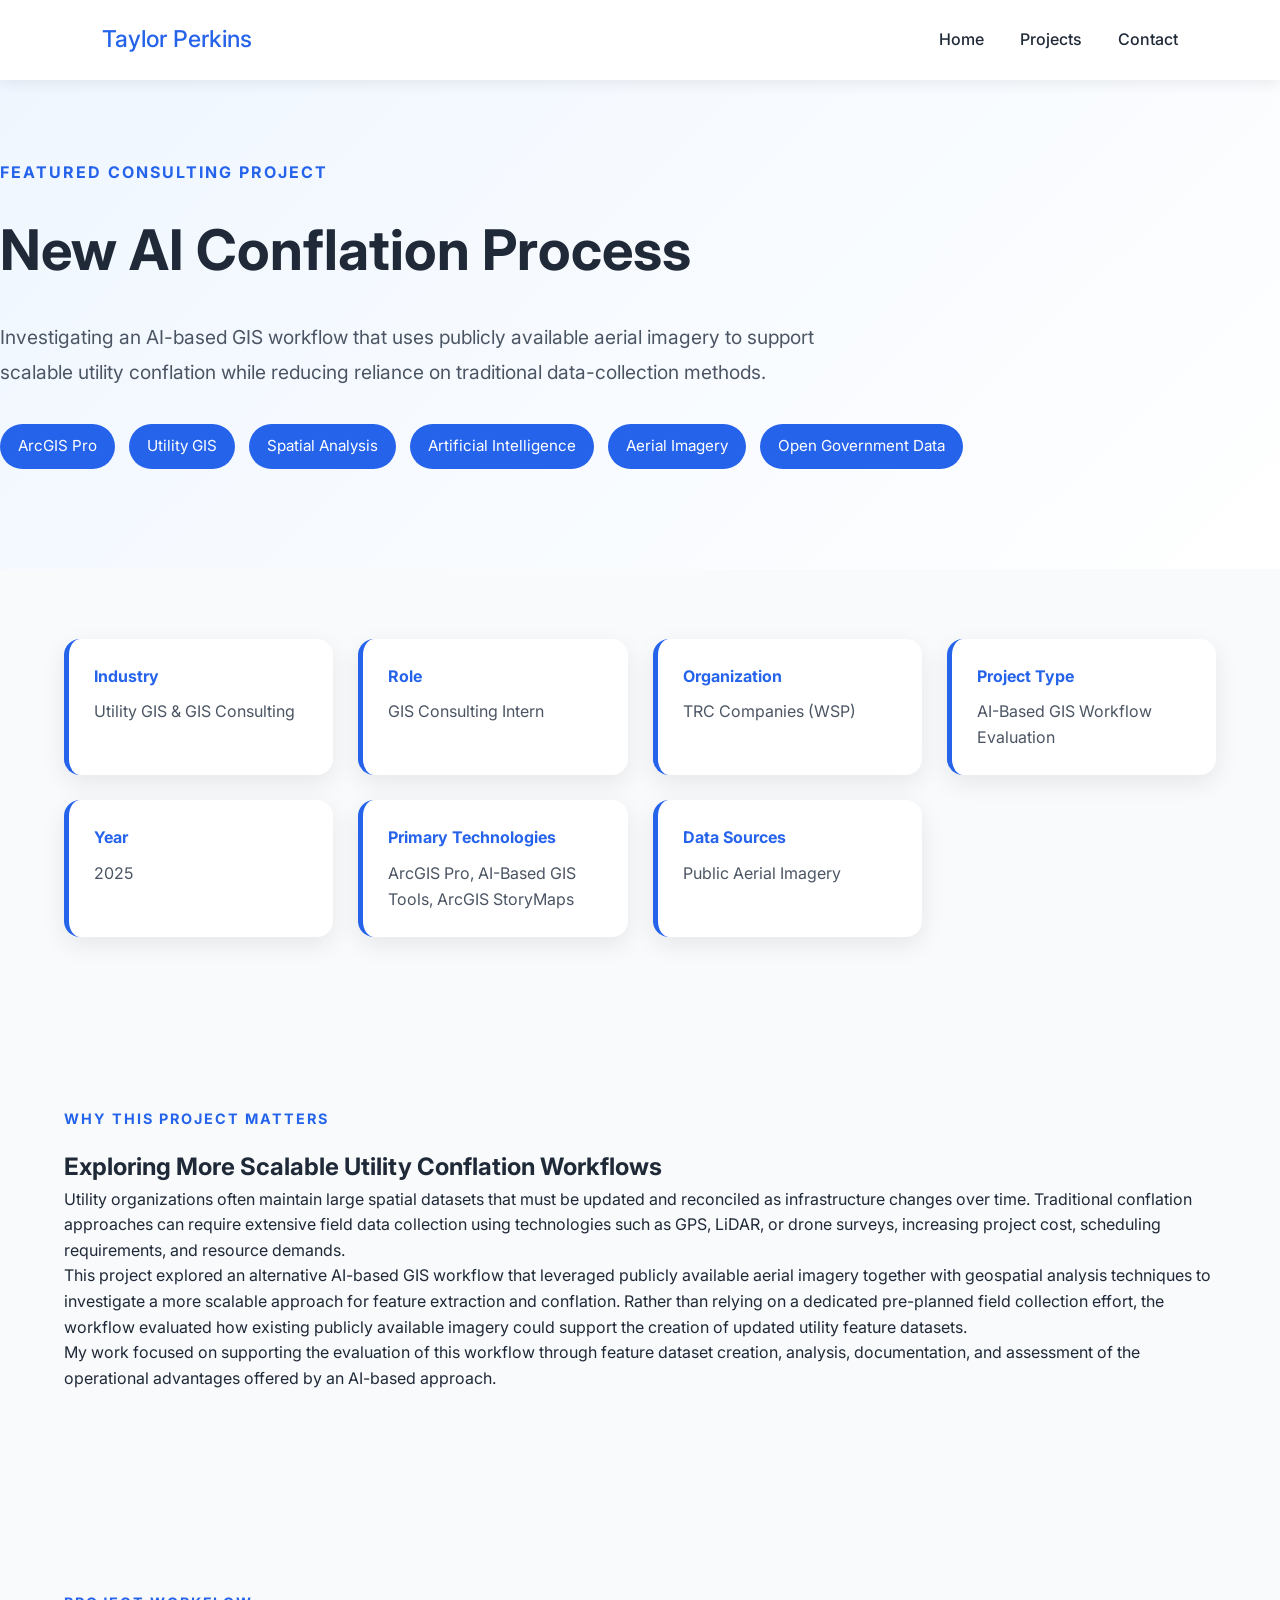
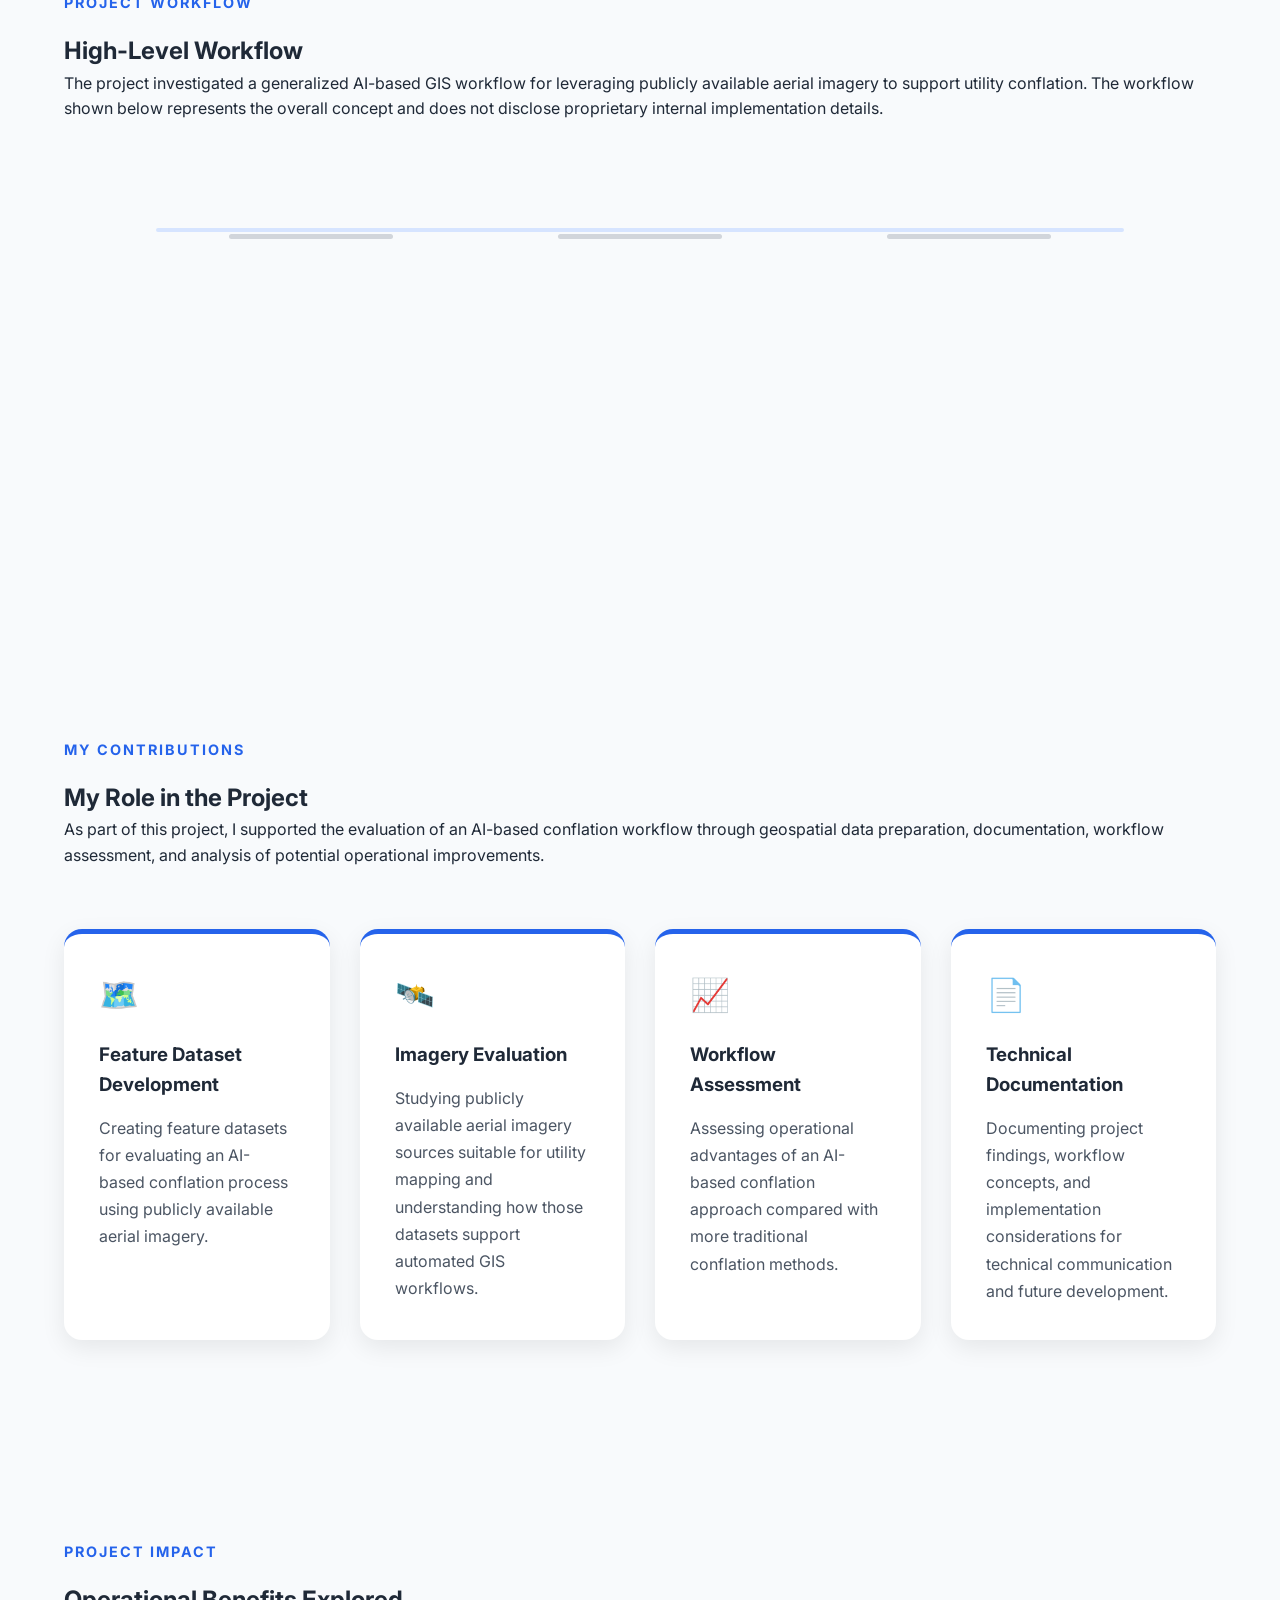
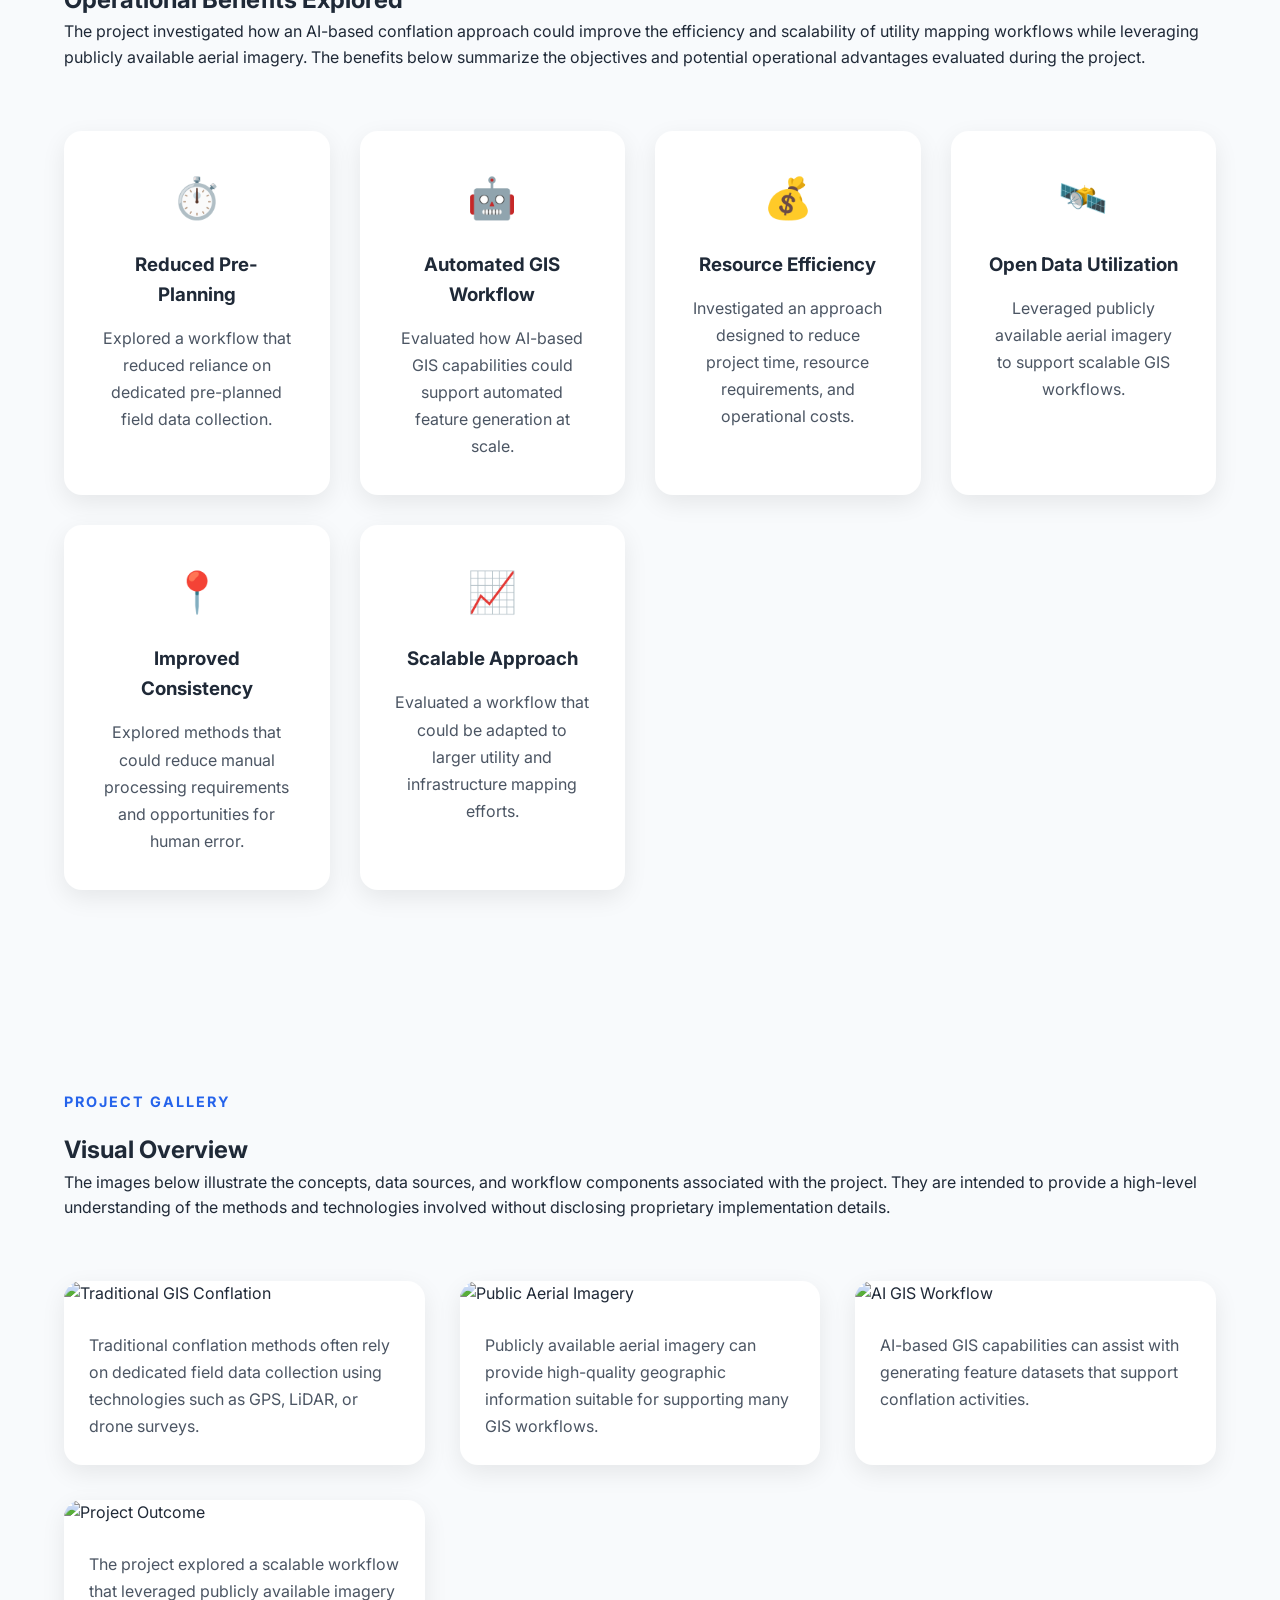
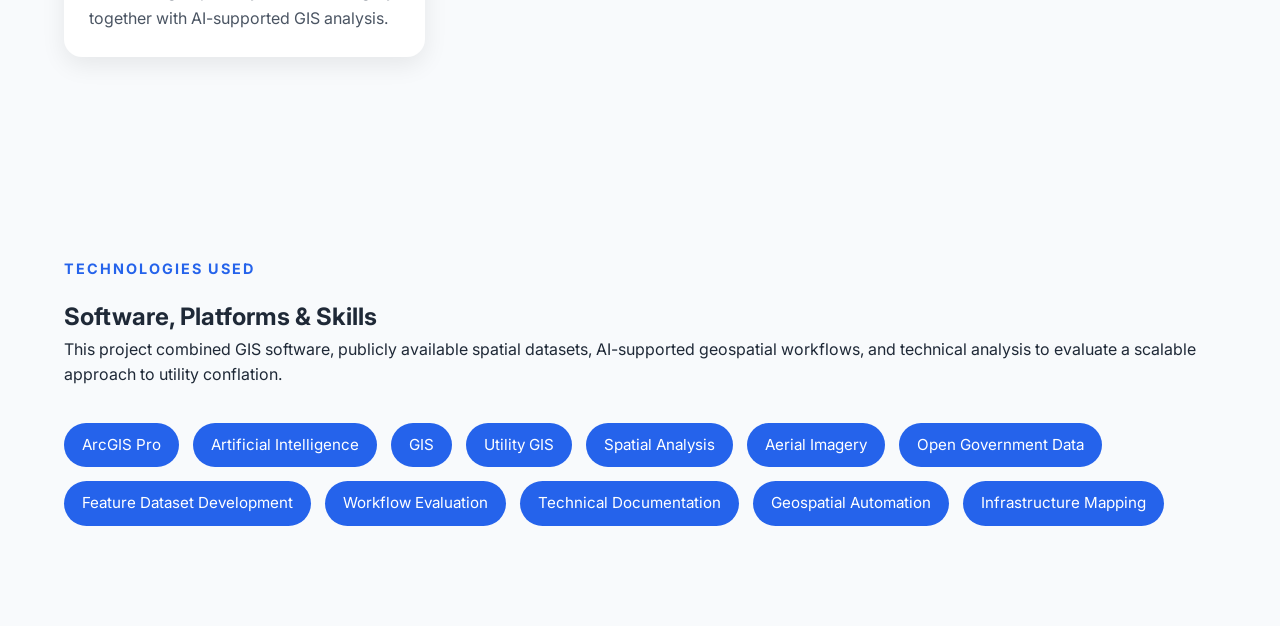
==== projects/new-ai-conflation-process/index.html @ d63a5c32 "Version 1.5.0 - Various Design and Content Changes" ====
<!DOCTYPE html>
<html lang="en">

<head>

    <meta charset="UTF-8">

    <meta name="viewport"
          content="width=device-width, initial-scale=1.0">

    <title>New AI Conflation Process | Taylor Perkins</title>

    <link rel="preconnect"
          href="https://fonts.googleapis.com">

    <link rel="preconnect"
          href="https://fonts.gstatic.com"
          crossorigin>

    <link href="https://fonts.googleapis.com/css2?family=Inter:wght@300;400;500;600;700;800&display=swap"
          rel="stylesheet">

    <link rel="stylesheet"
          href="../../css/style.css">

</head>

<body>

<nav>

    <div class="logo">

        <a href="../../index.html">Taylor Perkins</a>

    </div>

    <ul>

        <li><a href="../../index.html">Home</a></li>

        <li><a href="../../index.html#projects">Projects</a></li>

        <li><a href="../../index.html#contact">Contact</a></li>

    </ul>

</nav>

<section class="project-hero">

    <div class="project-hero-content">

        <p class="project-category">

            Featured Consulting Project

        </p>

        <h1>

            New AI Conflation Process

        </h1>

        <p class="project-intro">

            Investigating an AI-based GIS workflow that uses publicly
            available aerial imagery to support scalable utility
            conflation while reducing reliance on traditional
            data-collection methods.

        </p>

        <div class="project-badges">

            <span>ArcGIS Pro</span>

            <span>Utility GIS</span>

            <span>Spatial Analysis</span>

            <span>Artificial Intelligence</span>

            <span>Aerial Imagery</span>

            <span>Open Government Data</span>

        </div>

    </div>

</section>

<section class="project-metadata">

    <div class="project-container">

        <div class="metadata-grid">

            <div class="metadata-card">

                <h3>Industry</h3>

                <p>Utility GIS & GIS Consulting</p>

            </div>

            <div class="metadata-card">

                <h3>Role</h3>

                <p>GIS Consulting Intern</p>

            </div>

            <div class="metadata-card">

                <h3>Organization</h3>

                <p>TRC Companies (WSP)</p>

            </div>

            <div class="metadata-card">

                <h3>Project Type</h3>

                <p>AI-Based GIS Workflow Evaluation</p>

            </div>

            <div class="metadata-card">

                <h3>Year</h3>

                <p>2025</p>

            </div>

            <div class="metadata-card">

                <h3>Primary Technologies</h3>

                <p>ArcGIS Pro, AI-Based GIS Tools, ArcGIS StoryMaps</p>

            </div>

            <div class="metadata-card">

                <h3>Data Sources</h3>

                <p>Public Aerial Imagery</p>

            </div>

        </div>

    </div>

</section>

<section class="project-overview">

    <div class="project-container">

        <p class="section-label">

            WHY THIS PROJECT MATTERS

        </p>

        <h2>

            Exploring More Scalable Utility Conflation Workflows

        </h2>

        <p class="overview-text">

            Utility organizations often maintain large spatial datasets
            that must be updated and reconciled as infrastructure changes
            over time. Traditional conflation approaches can require
            extensive field data collection using technologies such as
            GPS, LiDAR, or drone surveys, increasing project cost,
            scheduling requirements, and resource demands.

        </p>

        <p class="overview-text">

            This project explored an alternative AI-based GIS workflow
            that leveraged publicly available aerial imagery together
            with geospatial analysis techniques to investigate a more
            scalable approach for feature extraction and conflation.
            Rather than relying on a dedicated pre-planned field
            collection effort, the workflow evaluated how existing
            publicly available imagery could support the creation of
            updated utility feature datasets.

        </p>

        <p class="overview-text">

            My work focused on supporting the evaluation of this
            workflow through feature dataset creation, analysis,
            documentation, and assessment of the operational advantages
            offered by an AI-based approach.

        </p>

    </div>

</section>

<section class="project-workflow">

    <div class="project-container">

        <p class="section-label">

            PROJECT WORKFLOW

        </p>

        <h2>

            High-Level Workflow

        </h2>

        <p class="overview-text">

            The project investigated a generalized AI-based GIS workflow
            for leveraging publicly available aerial imagery to support
            utility conflation. The workflow shown below represents the
            overall concept and does not disclose proprietary internal
            implementation details.

        </p>

        <div class="workflow-timeline">

            <div class="workflow-step">

                <div class="workflow-icon">

                    🌍

                </div>

                <h3>

                    Acquire Public Aerial Imagery

                </h3>

                <p>

                    Obtain publicly available aerial imagery from
                    reputable government GIS data portals and other
                    authorized sources.

                </p>

            </div>

            <div class="timeline-connector">

                <div class="timeline-fill"></div>

            </div>

            <div class="workflow-step">

                <div class="workflow-icon">

                    🔍

                </div>

                <h3>

                    Validate Imagery

                </h3>

                <p>

                    Review imagery resolution, collection timeframe,
                    coverage, and quality to ensure it supports the
                    organization's mapping requirements.

                </p>

            </div>

            <div class="timeline-connector">

                <div class="timeline-fill"></div>

            </div>

            <div class="workflow-step">

                <div class="workflow-icon">

                    🤖

                </div>

                <h3>

                    Apply AI-Based GIS Workflow

                </h3>

                <p>

                    Utilize GIS-based AI capabilities to generate
                    feature datasets that can support conflation
                    activities.

                </p>

            </div>

            <div class="timeline-connector">

                <div class="timeline-fill"></div>

            </div>

            <div class="workflow-step">

                <div class="workflow-icon">

                    ✅

                </div>

                <h3>

                    Review & Refine

                </h3>

                <p>

                    Evaluate generated features for quality,
                    identify improvements, and refine the workflow
                    where necessary.

                </p>

            </div>

        </div>

    </div>

</section>

<section class="project-contributions">

    <div class="project-container">

        <p class="section-label">

            MY CONTRIBUTIONS

        </p>

        <h2>

            My Role in the Project

        </h2>

        <p class="overview-text">

            As part of this project, I supported the evaluation of an
            AI-based conflation workflow through geospatial data
            preparation, documentation, workflow assessment, and
            analysis of potential operational improvements.

        </p>

        <div class="contribution-grid">

            <div class="contribution-card">

                <div class="contribution-icon">🗺️</div>

                <h3>

                    Feature Dataset Development

                </h3>

                <p>

                    Creating feature datasets for evaluating an
                    AI-based conflation process using publicly
                    available aerial imagery.

                </p>

            </div>

            <div class="contribution-card">

                <div class="contribution-icon">🛰️</div>

                <h3>

                    Imagery Evaluation

                </h3>

                <p>

                    Studying publicly available aerial imagery
                    sources suitable for utility mapping and
                    understanding how those datasets support
                    automated GIS workflows.

                </p>

            </div>

            <div class="contribution-card">

                <div class="contribution-icon">📈</div>

                <h3>

                    Workflow Assessment

                </h3>

                <p>

                    Assessing operational advantages of an AI-based
                    conflation approach compared with more traditional
                    conflation methods.

                </p>

            </div>

            <div class="contribution-card">

                <div class="contribution-icon">📄</div>

                <h3>

                    Technical Documentation

                </h3>

                <p>

                    Documenting project findings, workflow concepts,
                    and implementation considerations for technical
                    communication and future development.

                </p>

            </div>

        </div>

    </div>

</section>

<section class="project-impact">

    <div class="project-container">

        <p class="section-label">

            PROJECT IMPACT

        </p>

        <h2>

            Operational Benefits Explored

        </h2>

        <p class="overview-text">

            The project investigated how an AI-based conflation approach
            could improve the efficiency and scalability of utility
            mapping workflows while leveraging publicly available aerial
            imagery. The benefits below summarize the objectives and
            potential operational advantages evaluated during the project.

        </p>

        <div class="impact-grid">

            <div class="impact-card">

                <div class="impact-icon">⏱️</div>

                <h3>

                    Reduced Pre-Planning

                </h3>

                <p>

                    Explored a workflow that reduced reliance on
                    dedicated pre-planned field data collection.

                </p>

            </div>

            <div class="impact-card">

                <div class="impact-icon">🤖</div>

                <h3>

                    Automated GIS Workflow

                </h3>

                <p>

                    Evaluated how AI-based GIS capabilities could
                    support automated feature generation at scale.

                </p>

            </div>

            <div class="impact-card">

                <div class="impact-icon">💰</div>

                <h3>

                    Resource Efficiency

                </h3>

                <p>

                    Investigated an approach designed to reduce
                    project time, resource requirements, and
                    operational costs.

                </p>

            </div>

            <div class="impact-card">

                <div class="impact-icon">🛰️</div>

                <h3>

                    Open Data Utilization

                </h3>

                <p>

                    Leveraged publicly available aerial imagery
                    to support scalable GIS workflows.

                </p>

            </div>

            <div class="impact-card">

                <div class="impact-icon">📍</div>

                <h3>

                    Improved Consistency

                </h3>

                <p>

                    Explored methods that could reduce manual
                    processing requirements and opportunities
                    for human error.

                </p>

            </div>

            <div class="impact-card">

                <div class="impact-icon">📈</div>

                <h3>

                    Scalable Approach

                </h3>

                <p>

                    Evaluated a workflow that could be adapted
                    to larger utility and infrastructure
                    mapping efforts.

                </p>

            </div>

        </div>

    </div>

</section>

<section class="project-gallery">

    <div class="project-container">

        <p class="section-label">

            PROJECT GALLERY

        </p>

        <h2>

            Visual Overview

        </h2>

        <p class="overview-text">

            The images below illustrate the concepts, data sources,
            and workflow components associated with the project.
            They are intended to provide a high-level understanding
            of the methods and technologies involved without
            disclosing proprietary implementation details.

        </p>

        <div class="gallery-grid">

            <figure class="gallery-card">

                <img src="images/traditional-conflation.jpg"
                     alt="Traditional GIS Conflation">

                <figcaption>

                    Traditional conflation methods often rely on
                    dedicated field data collection using technologies
                    such as GPS, LiDAR, or drone surveys.

                </figcaption>

            </figure>

            <figure class="gallery-card">

                <img src="images/public-aerial-imagery.jpg"
                     alt="Public Aerial Imagery">

                <figcaption>

                    Publicly available aerial imagery can provide
                    high-quality geographic information suitable for
                    supporting many GIS workflows.

                </figcaption>

            </figure>

            <figure class="gallery-card">

                <img src="images/ai-gis-workflow.jpg"
                     alt="AI GIS Workflow">

                <figcaption>

                    AI-based GIS capabilities can assist with
                    generating feature datasets that support
                    conflation activities.

                </figcaption>

            </figure>

            <figure class="gallery-card">

                <img src="images/project-results.jpg"
                     alt="Project Outcome">

                <figcaption>

                    The project explored a scalable workflow that
                    leveraged publicly available imagery together
                    with AI-supported GIS analysis.

                </figcaption>

            </figure>

        </div>

    </div>

</section>

<section class="project-technologies">

    <div class="project-container">

        <p class="section-label">

            TECHNOLOGIES USED

        </p>

        <h2>

            Software, Platforms & Skills

        </h2>

        <p class="overview-text">

            This project combined GIS software, publicly available
            spatial datasets, AI-supported geospatial workflows,
            and technical analysis to evaluate a scalable approach
            to utility conflation.

        </p>

        <div class="tech-badges">

            <span>ArcGIS Pro</span>

            <span>Artificial Intelligence</span>

            <span>GIS</span>

            <span>Utility GIS</span>

            <span>Spatial Analysis</span>

            <span>Aerial Imagery</span>

            <span>Open Government Data</span>

            <span>Feature Dataset Development</span>

            <span>Workflow Evaluation</span>

            <span>Technical Documentation</span>

            <span>Geospatial Automation</span>

            <span>Infrastructure Mapping</span>

        </div>

    </div>

</section>

<!-- ==========================================
     IMAGE LIGHTBOX
========================================== -->

<div id="lightbox" class="lightbox">

    <span class="lightbox-close">&times;</span>

    <img class="lightbox-image"
         id="lightbox-image">

    <p id="lightbox-caption"></p>

</div>

<script src="../../js/script.js"></script>

</body>

</html>
---- css/style.css ----
/* ========================================================= */
/* TAYLOR PERKINS PORTFOLIO WEBSITE                          */
/* Version 1.3                                               */
/* ========================================================= */



/* ========================================================= */
/* GENERAL SETTINGS                                          */
/* ========================================================= */

*{

    margin:0;

    padding:0;

    box-sizing:border-box;

}

html{

    scroll-behavior:smooth;

}

body{

    font-family:'Inter',sans-serif;

    background:#F8FAFC;

    color:#1F2937;

    line-height:1.6;

}



/* ========================================================= */
/* LINKS                                                     */
/* ========================================================= */

a{

    text-decoration:none;

    color:inherit;

}



/* ========================================================= */
/* IMAGES                                                    */
/* ========================================================= */

img{

    max-width:100%;

    display:block;

}



/* ========================================================= */
/* NAVIGATION                                                */
/* ========================================================= */

nav{

    position:fixed;

    top:0;

    left:0;

    width:100%;

    height:80px;

    background:white;

    display:flex;

    justify-content:space-between;

    align-items:center;

    padding:0 8%;

    box-shadow:0 3px 14px rgba(0,0,0,.08);

    z-index:1000;

}

.logo{

    font-size:1.45rem;

    font-weight:700;

    color:#2563EB;

}

nav ul{

    display:flex;

    list-style:none;

    gap:36px;

}

nav a{

    font-weight:500;

    transition:.25s;

}

nav a:hover{

    color:#2563EB;

}



/* ========================================================= */
/* HERO SECTION                                              */
/* ========================================================= */

.hero{

    min-height:100vh;

    display:flex;

    justify-content:center;

    align-items:center;

    text-align:center;

    padding:140px 10% 80px;

    position:relative;

    overflow:hidden;

    background:

        radial-gradient(circle at top left,#E0F2FE 0%,transparent 35%),

        radial-gradient(circle at bottom right,#DBEAFE 0%,transparent 35%),

        #F8FAFC;

}

.hero-content{

    max-width:900px;

    animation:fadeIn 1.1s ease;

}

.hero h1{

    font-size:4.2rem;

    font-weight:800;

    margin-bottom:18px;

}

#typing-text{

    color:#2563EB;

    font-size:1.8rem;

    font-weight:600;

    min-height:45px;

    margin-bottom:28px;

}

.hero p{

    font-size:1.18rem;

    color:#4B5563;

    line-height:1.9;

    max-width:760px;

    margin:0 auto 45px;

}



/* ========================================================= */
/* BUTTONS                                                   */
/* ========================================================= */

.buttons{

    display:flex;

    justify-content:center;

    gap:18px;

    margin-bottom:55px;

}

button{

    border:none;

    border-radius:12px;

    padding:15px 34px;

    cursor:pointer;

    font-size:1rem;

    font-weight:600;

    transition:.25s;

    background:#2563EB;

    color:white;

}

button:hover{

    transform:translateY(-3px);

    background:#1D4ED8;

}

.secondary{

    background:white;

    color:#2563EB;

    border:2px solid #2563EB;

}

.secondary:hover{

    color:white;

}

.buttons a{

    display:inline-block;

    text-decoration:none;

}

/* ========================================================= */
/* STATISTICS                                                */
/* ========================================================= */

.stats{

    display:grid;

    grid-template-columns:repeat(4,1fr);

    gap:20px;

    margin-top:40px;

}

.stat-card{

    background:white;

    border-radius:18px;

    padding:28px;

    box-shadow:0 8px 24px rgba(0,0,0,.08);

    transition:.3s;

}

.stat-card:hover{

    transform:translateY(-6px);

    box-shadow:0 16px 36px rgba(37,99,235,.15);

}

.stat-card h3{

    font-size:2rem;

    color:#2563EB;

    margin-bottom:8px;

}

.stat-card p{

    font-size:.95rem;

    color:#6B7280;

}



/* ========================================================= */
/* ABOUT SECTION                                             */
/* ========================================================= */

.about{

    background:white;

    padding:120px 10%;

}

.about-container{

    display:grid;

    grid-template-columns:2fr 1fr;

    gap:70px;

    align-items:start;

}

.section-label{

    color:#2563EB;

    font-size:.9rem;

    font-weight:700;

    letter-spacing:2px;

    text-transform:uppercase;

    margin-bottom:18px;

}

.about h2{

    font-size:2.8rem;

    margin-bottom:35px;

    line-height:1.2;

}

.about p{

    color:#4B5563;

    line-height:1.9;

    margin-bottom:24px;

    font-size:1.05rem;

}



/* ========================================================= */
/* PROFESSIONAL SNAPSHOT                                     */
/* ========================================================= */

.about-card{

    background:#F8FAFC;

    border-radius:20px;

    padding:35px;

    box-shadow:0 12px 32px rgba(0,0,0,.08);

    position:sticky;

    top:120px;

}

.about-card h3{

    color:#2563EB;

    margin-bottom:28px;

    font-size:1.4rem;

}

.snapshot-item{

    display:flex;

    align-items:flex-start;

    gap:14px;

    margin-bottom:24px;

    font-size:1rem;

    line-height:1.6;

}

.snapshot-item:last-child{

    margin-bottom:0;

}



/* ========================================================= */
/* SCROLL INDICATOR                                          */
/* ========================================================= */

.scroll-indicator{

    position:absolute;

    bottom:35px;

    left:50%;

    transform:translateX(-50%);

    font-size:2rem;

    color:#2563EB;

    animation:bounce 2s infinite;

}



/* ========================================================= */
/* FOOTER                                                    */
/* ========================================================= */

footer{

    background:#1F2937;

    color:white;

    text-align:center;

    padding:60px 10%;

}

.footer-content{

    max-width:900px;

    margin:auto;

}

.footer-content h3{

    font-size:2rem;

    margin-bottom:15px;

}

.footer-content p{

    color:#D1D5DB;

    margin-bottom:10px;

}



/* ========================================================= */
/* ANIMATIONS                                                */
/* ========================================================= */

@keyframes fadeIn{

    from{

        opacity:0;

        transform:translateY(30px);

    }

    to{

        opacity:1;

        transform:translateY(0);

    }

}

@keyframes bounce{

    0%,100%{

        transform:translate(-50%,0);

    }

    50%{

        transform:translate(-50%,10px);

    }

}



/* ========================================================= */
/* RESPONSIVE DESIGN                                         */
/* ========================================================= */

@media(max-width:1000px){

    .about-container{

        grid-template-columns:1fr;

    }

    .about-card{

        position:relative;

        top:0;

    }

    .stats{

        grid-template-columns:repeat(2,1fr);

    }

}

@media(max-width:700px){

    nav{

        flex-direction:column;

        height:auto;

        padding:18px;

    }

    nav ul{

        flex-wrap:wrap;

        justify-content:center;

        gap:18px;

        margin-top:15px;

    }

    .hero h1{

        font-size:2.8rem;

    }

    #typing-text{

        font-size:1.3rem;

    }

    .buttons{

        flex-direction:column;

        align-items:center;

    }

    .stats{

        grid-template-columns:1fr;

    }

    .about h2{

        font-size:2.1rem;

    }

}

/* ========================================================= */
/* FEATURED PROJECT                                          */
/* ========================================================= */

.projects{

    background:#F8FAFC;

    padding:120px 10%;

}

.projects-container{

    max-width:1200px;

    margin:auto;

}

.project-subtitle{

    color:#2563EB;

    font-size:1.15rem;

    font-weight:600;

    margin-bottom:30px;

}

.project-description{

    max-width:850px;

    color:#4B5563;

    line-height:1.9;

    font-size:1.08rem;

    margin-bottom:60px;

}

.project-grid{

    display:grid;

    grid-template-columns:repeat(2,1fr);

    gap:30px;

    margin-bottom:50px;

}

.project-card{

    background:white;

    border-radius:18px;

    padding:35px;

    box-shadow:0 10px 30px rgba(0,0,0,.08);

    transition:.3s;

}

.project-card:hover{

    transform:translateY(-8px);

    box-shadow:0 18px 40px rgba(37,99,235,.15);

}

.project-card h3{

    color:#2563EB;

    margin-bottom:18px;

    font-size:1.35rem;

}

.project-card p{

    color:#4B5563;

    line-height:1.8;

}

.project-card ul{

    padding-left:22px;

}

.project-card li{

    margin-bottom:12px;

    line-height:1.7;

    color:#4B5563;

}

/* ========================================================= */
/* TECHNOLOGY TAGS                                           */
/* ========================================================= */

.tech-list{

    display:flex;

    flex-wrap:wrap;

    gap:12px;

}

.tech-list span{

    background:#DBEAFE;

    color:#1E3A8A;

    padding:10px 16px;

    border-radius:999px;

    font-size:.92rem;

    font-weight:600;

    transition:.3s;

}

.tech-list span:hover{

    background:#2563EB;

    color:white;

}

/* ========================================================= */
/* PROJECT BUTTON                                            */
/* ========================================================= */

.projects .secondary{

    display:inline-block;

    margin-top:10px;
}

/* ========================================================= */
/* MOBILE                                                    */
/* ========================================================= */

@media(max-width:900px){

    .project-grid{

        grid-template-columns:1fr;

    }

}

/* ===========================================
   PROJECT PAGE - GENERAL
=========================================== */

.project-container{

    width:90%;

    max-width:1200px;

    margin:auto;

}

.project-hero{

    padding:160px 0 100px;

    background:linear-gradient(135deg,#eff6ff,#ffffff);

}

.project-category{

    color:#2563EB;

    font-weight:700;

    text-transform:uppercase;

    letter-spacing:2px;

    margin-bottom:20px;

}

.project-hero h1{

    font-size:3.5rem;

    margin-bottom:25px;

}

.project-intro{

    max-width:850px;

    font-size:1.2rem;

    line-height:1.8;

    color:#4B5563;

}

.project-overview,

.project-workflow,

.project-contributions,

.project-impact,

.project-gallery,

.project-technologies{

    padding:100px 0;

}

/* ===========================================
   TECHNOLOGY BADGES
=========================================== */

.project-badges,

.tech-badges{

    display:flex;

    flex-wrap:wrap;

    gap:14px;

    margin-top:35px;

}

.project-badges span,

.tech-badges span{

    background:#2563EB;

    color:white;

    padding:10px 18px;

    border-radius:999px;

    font-size:.95rem;

    transition:.25s;

}

.project-badges span:hover,

.tech-badges span:hover{

    transform:translateY(-3px);

    box-shadow:0 8px 18px rgba(0,0,0,.15);

}

/* ===========================================
   WORKFLOW
=========================================== */

.workflow{

    display:grid;

    grid-template-columns:repeat(4,1fr);

    gap:25px;

    align-items:start;

    margin-top:60px;

    position:relative;

}

.workflow-step{

    flex:1;

    text-align:center;

    position:relative;

    z-index:2;

}

.workflow-step{

    position:relative;

}

.workflow-step:not(:last-child)::after{

    content:"";

    position:absolute;

    top:35px;

    right:-25px;

    width:50px;

    height:4px;

    background:#2563EB;

    border-radius:4px;

    transform:scaleX(0);

    transform-origin:left;

    transition:transform .6s ease;

}

.workflow-step:hover::after{

    transform:scaleX(1);

}

.workflow-step:hover{

    transform:translateY(-8px);

}

.workflow-icon{

    width:72px;

    height:72px;

    border-radius:50%;

    background:white;

    border:5px solid #2563EB;

    display:flex;

    justify-content:center;

    align-items:center;

    font-size:2rem;

    margin:0 auto 25px;

    transition:.35s;

}

.workflow-step:hover .workflow-icon{

    transform:scale(1.12);

    background:#2563EB;

    color:white;

}

.workflow-arrow{

    display:none;

}

/* ===========================================
   CONTRIBUTION CARDS
=========================================== */

.contribution-grid{

    display:grid;

    grid-template-columns:repeat(auto-fit,minmax(260px,1fr));

    gap:30px;

    margin-top:60px;

}

.contribution-card{

    background:white;

    border-radius:18px;

    padding:35px;

    box-shadow:0 8px 24px rgba(0,0,0,.08);

    transition:.3s;

    border-top:5px solid #2563EB;

}

.contribution-card:hover{

    transform:translateY(-10px);

    box-shadow:0 14px 34px rgba(0,0,0,.12);

}

.contribution-icon{

    font-size:2rem;

    margin-bottom:20px;

}

.contribution-card h3{

    margin-bottom:15px;

}

.contribution-card p{

    line-height:1.7;

    color:#4B5563;

}

/* ===========================================
   IMPACT CARDS
=========================================== */

.impact-grid{

    display:grid;

    grid-template-columns:repeat(auto-fit,minmax(260px,1fr));

    gap:30px;

    margin-top:60px;

}

.impact-card{

    background:#ffffff;

    border-radius:18px;

    padding:35px;

    text-align:center;

    box-shadow:0 8px 24px rgba(0,0,0,.08);

    transition:.3s;

}

.impact-card:hover{

    transform:translateY(-10px);

}

.impact-icon{

    font-size:2.5rem;

    margin-bottom:20px;

}

.impact-card h3{

    margin-bottom:15px;

}

.impact-card p{

    line-height:1.7;

    color:#4B5563;

}

/* ===========================================
   GALLERY
=========================================== */

.gallery-grid{

    display:grid;

    grid-template-columns:repeat(auto-fit,minmax(320px,1fr));

    gap:35px;

    margin-top:60px;

}

.gallery-card{

    background:white;

    border-radius:18px;

    overflow:hidden;

    box-shadow:0 8px 24px rgba(0,0,0,.08);

    transition:.3s;

    cursor:pointer;

}

.gallery-card:hover{

    transform:translateY(-10px);

}

.gallery-card img{

    width:100%;

    display:block;

    transition:.4s;

}

.gallery-card:hover img{

    transform:scale(1.04);

}

.gallery-card figcaption{

    padding:25px;

    line-height:1.7;

    color:#4B5563;

}

/* ===========================================
   LIGHTBOX
=========================================== */

.lightbox{

    display:none;

    position:fixed;

    z-index:9999;

    left:0;

    top:0;

    width:100%;

    height:100%;

    background:rgba(0,0,0,.92);

    justify-content:center;

    align-items:center;

    flex-direction:column;

    padding:40px;

}

.lightbox-image{

    max-width:90%;

    max-height:80vh;

    border-radius:12px;

    box-shadow:0 10px 40px rgba(0,0,0,.45);

}

.lightbox-close{

    position:absolute;

    top:25px;

    right:40px;

    color:white;

    font-size:3rem;

    cursor:pointer;

}

#lightbox-caption{

    color:white;

    margin-top:25px;

    max-width:900px;

    text-align:center;

    line-height:1.7;

}

/* ===========================================
   PROJECT METADATA
=========================================== */

.project-metadata{

    padding:70px 0;

    background:#F8FAFC;

}

.metadata-grid{

    display:grid;

    grid-template-columns:repeat(auto-fit,minmax(220px,1fr));

    gap:25px;

}

.metadata-card{

    background:white;

    border-radius:16px;

    padding:25px;

    box-shadow:0 8px 24px rgba(0,0,0,.08);

    transition:.3s;

    border-left:5px solid #2563EB;

}

.metadata-card h3{

    color:#2563EB;

    margin-bottom:10px;

    font-size:1rem;

}

.metadata-card p{

    line-height:1.6;

    color:#4B5563;

}

/* ===========================================
   WORKFLOW TIMELINE
=========================================== */

.workflow-timeline{

    display:flex;

    justify-content:space-between;

    align-items:flex-start;

    gap:40px;

    position:relative;

    margin-top:70px;

}

.workflow-timeline::before{

    content:"";

    position:absolute;

    top:36px;

    left:8%;

    right:8%;

    height:4px;

    background:#D6E4FF;

    border-radius:10px;

    z-index:0;

}

/* ==========================================
   ANIMATED WORKFLOW TIMELINE
========================================== */

.workflow-timeline{

    display:flex;

    align-items:flex-start;

    justify-content:space-between;

    gap:0;

    position:relative;

    margin-top:70px;

}

.timeline-connector{

    flex:1;

    height:5px;

    background:#D1D5DB;

    margin-top:42px;

    border-radius:999px;

    overflow:hidden;

    position:relative;

}

.timeline-fill{

    width:0;

    height:100%;

    background:#2563EB;

    border-radius:999px;

    transition:width .9s ease;

}

.workflow-step{

    max-width:240px;

    opacity:0;

    transform:translateY(40px);

    transition:all .7s ease;

}

.workflow-step.show{

    opacity:1;

    transform:translateY(0);

}

.workflow-icon{

    width:82px;

    height:82px;

    margin:auto;

    margin-bottom:25px;

    border-radius:50%;

    background:white;

    border:4px solid #2563EB;

    display:flex;

    justify-content:center;

    align-items:center;

    font-size:2rem;

    box-shadow:0 10px 25px rgba(0,0,0,.08);

    transition:.45s;

}

.workflow-icon{

    width:82px;

    height:82px;

    margin:auto;

    margin-bottom:25px;

    border-radius:50%;

    background:white;

    border:4px solid #2563EB;

    display:flex;

    justify-content:center;

    align-items:center;

    font-size:2rem;

    box-shadow:0 10px 25px rgba(0,0,0,.08);

    transform:scale(.75);

    transition:

        transform .45s ease,

        box-shadow .45s ease;

}

.workflow-icon.active{

    transform:scale(1);

    box-shadow:0 0 35px rgba(37,99,235,.35);

}
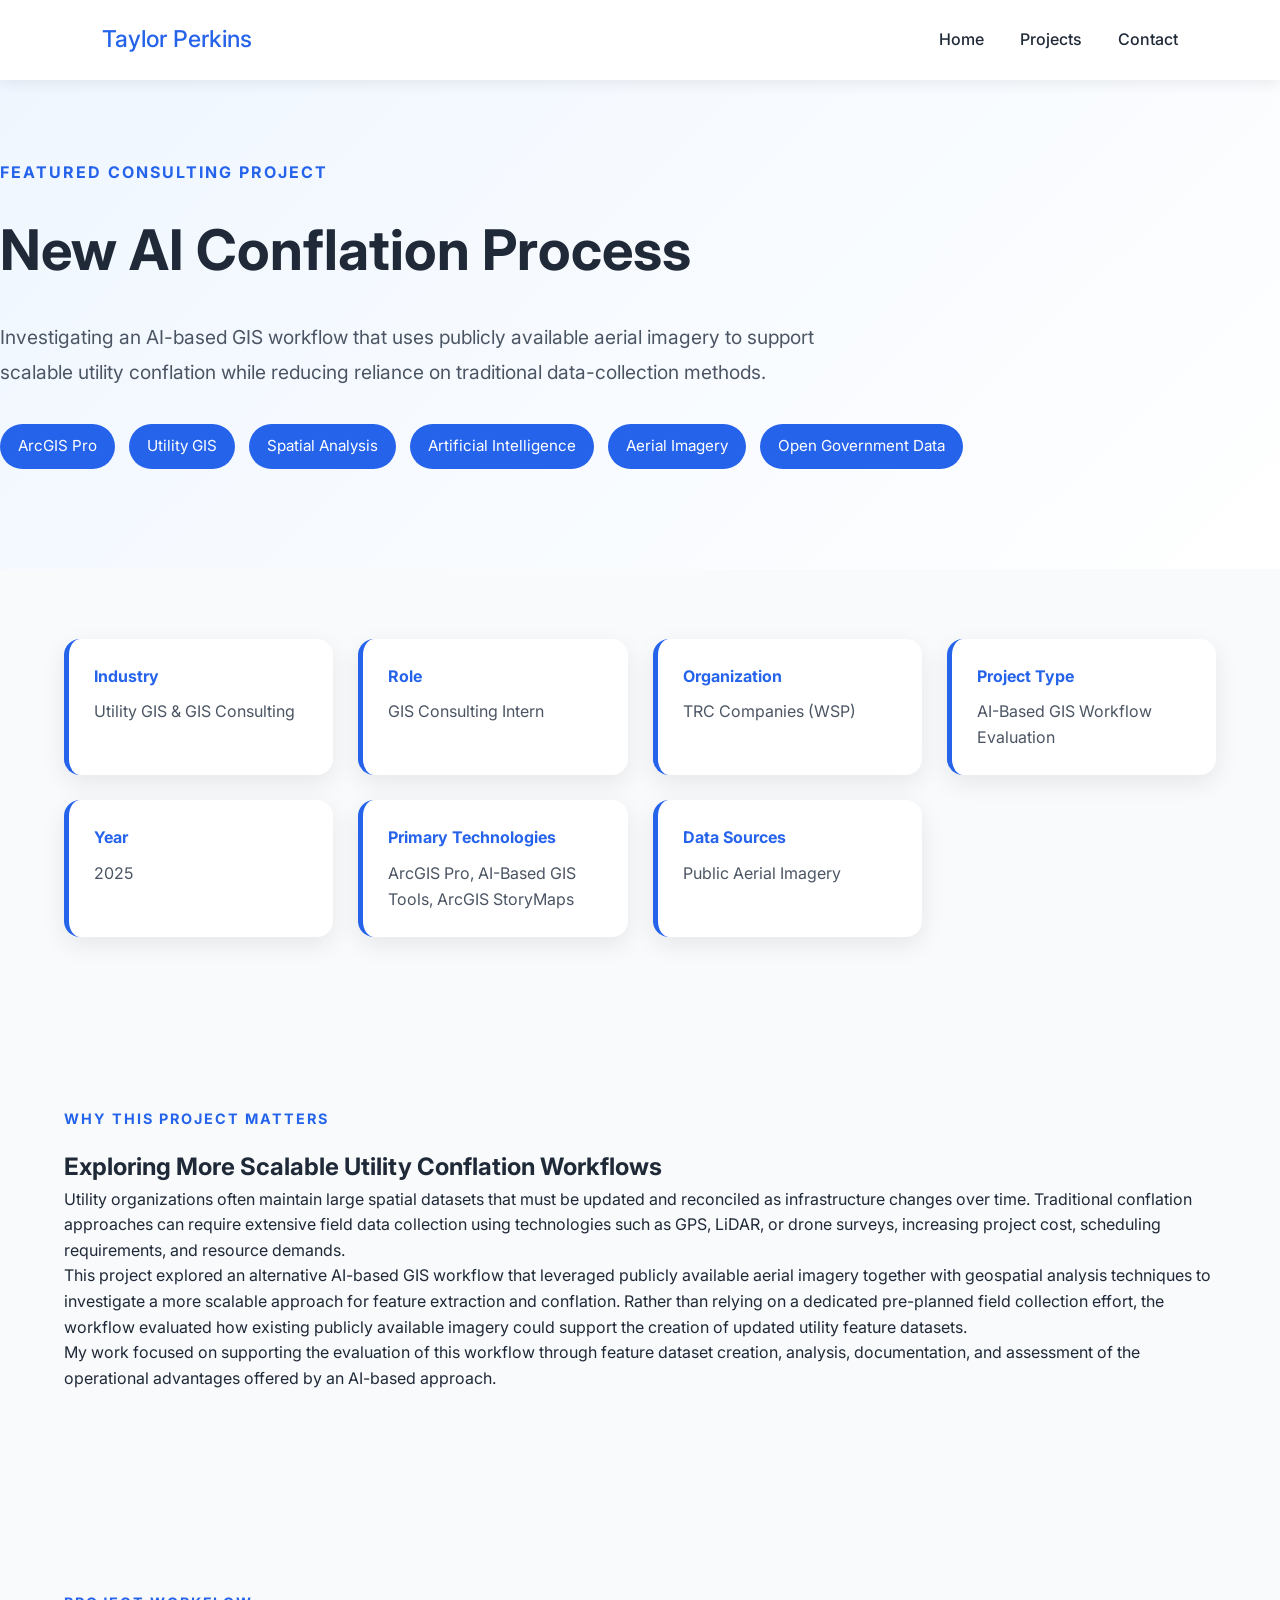
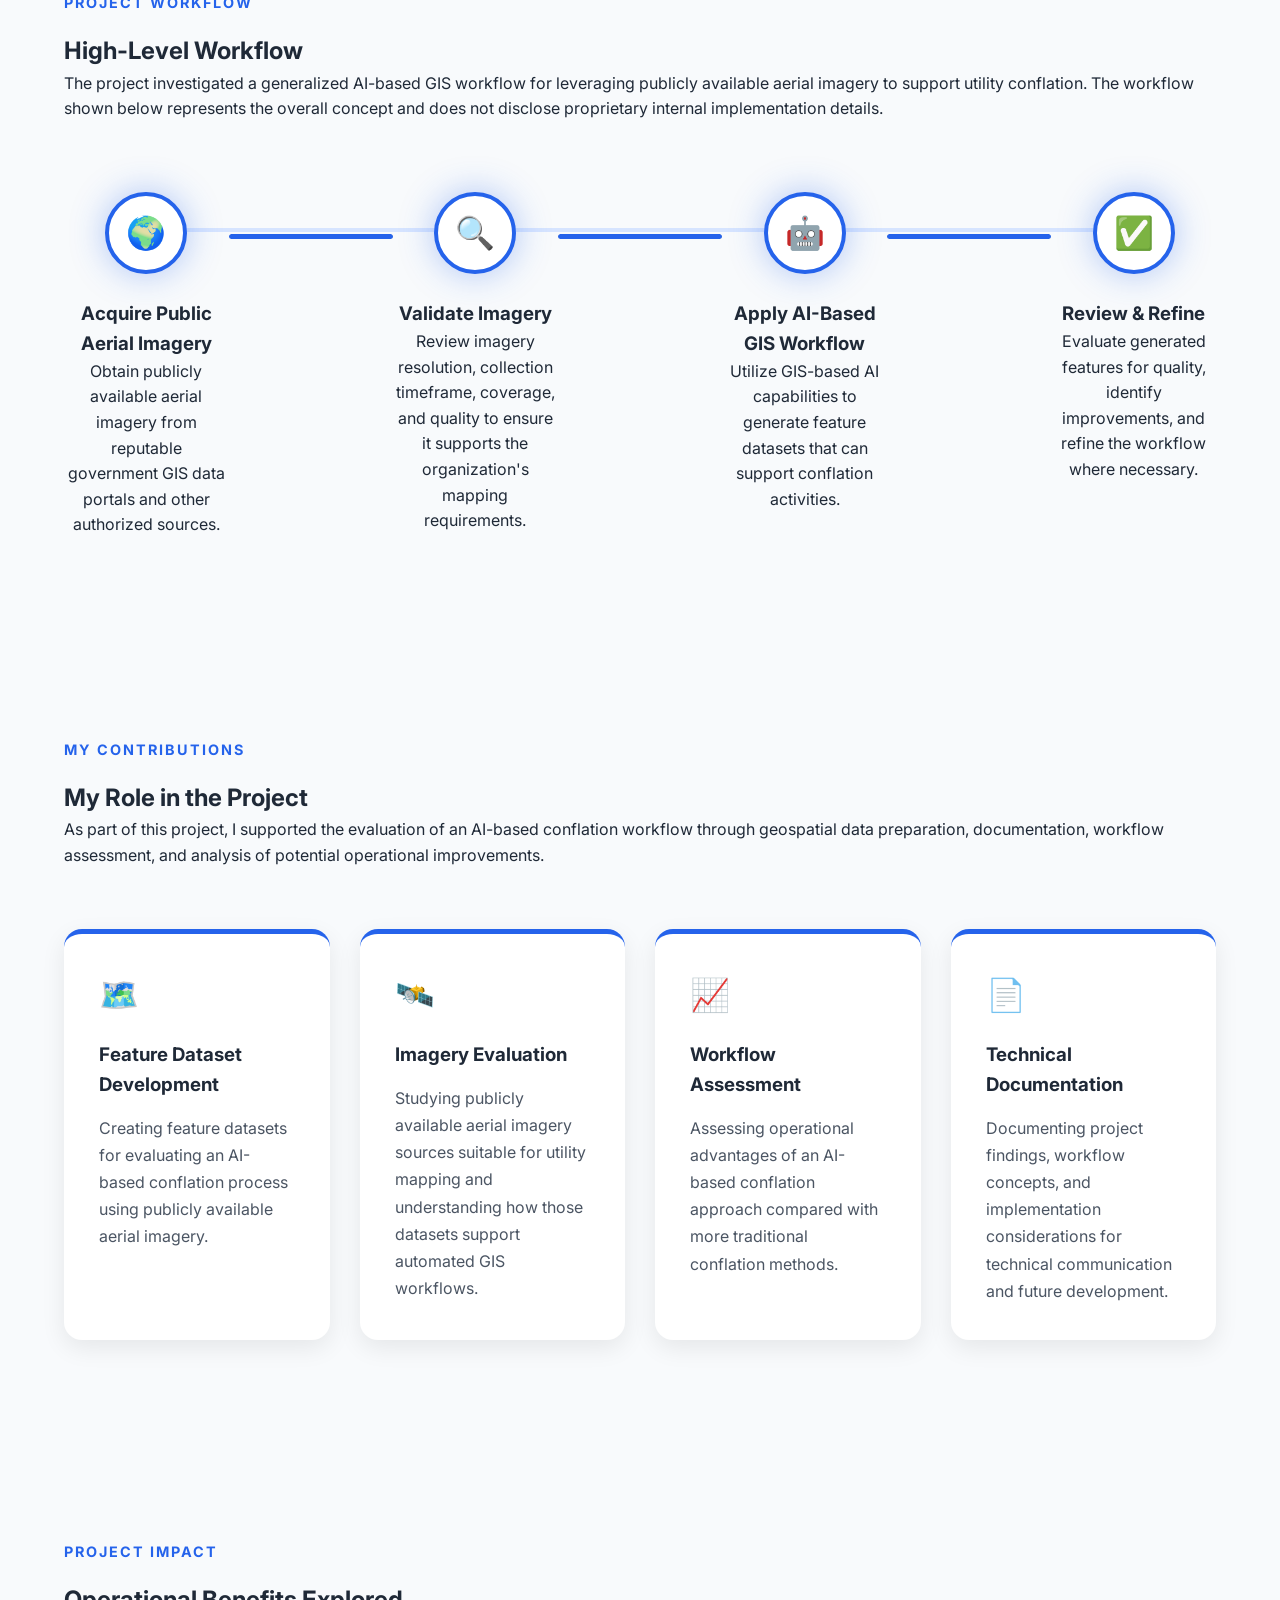
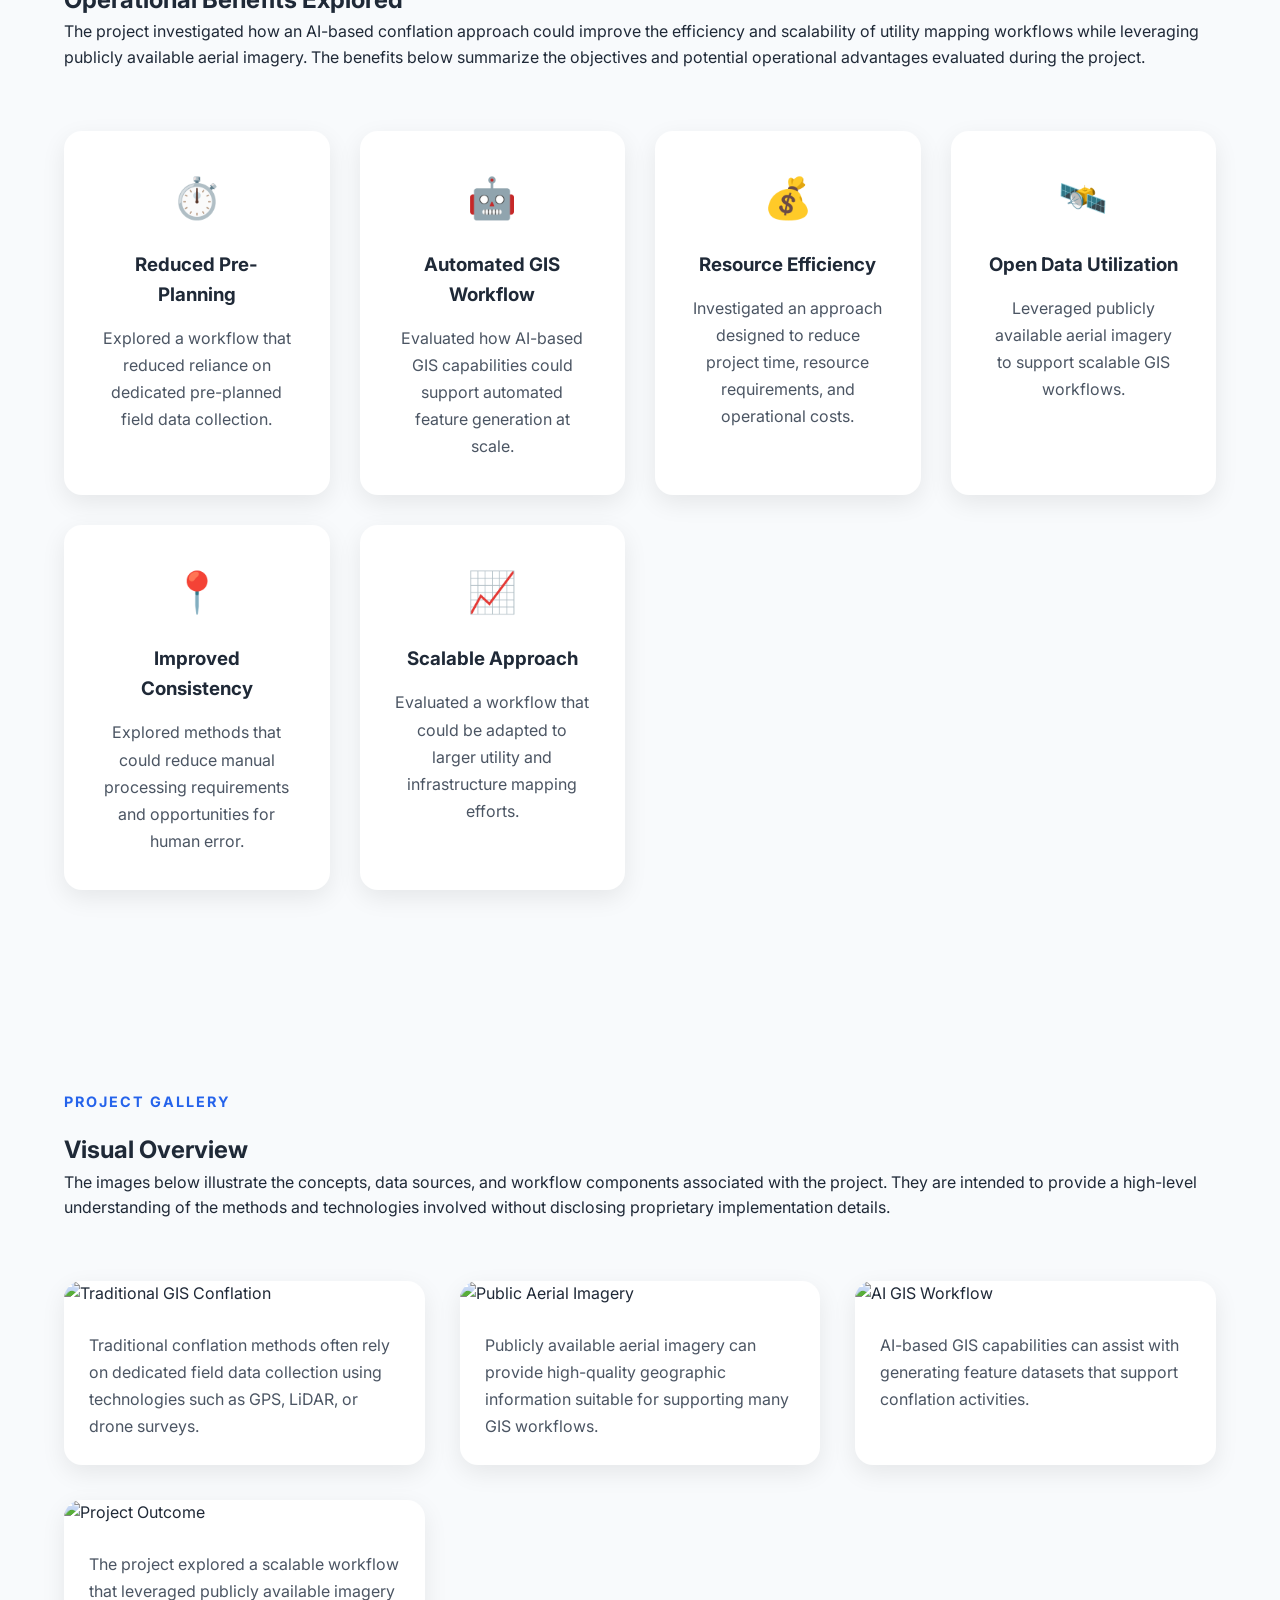
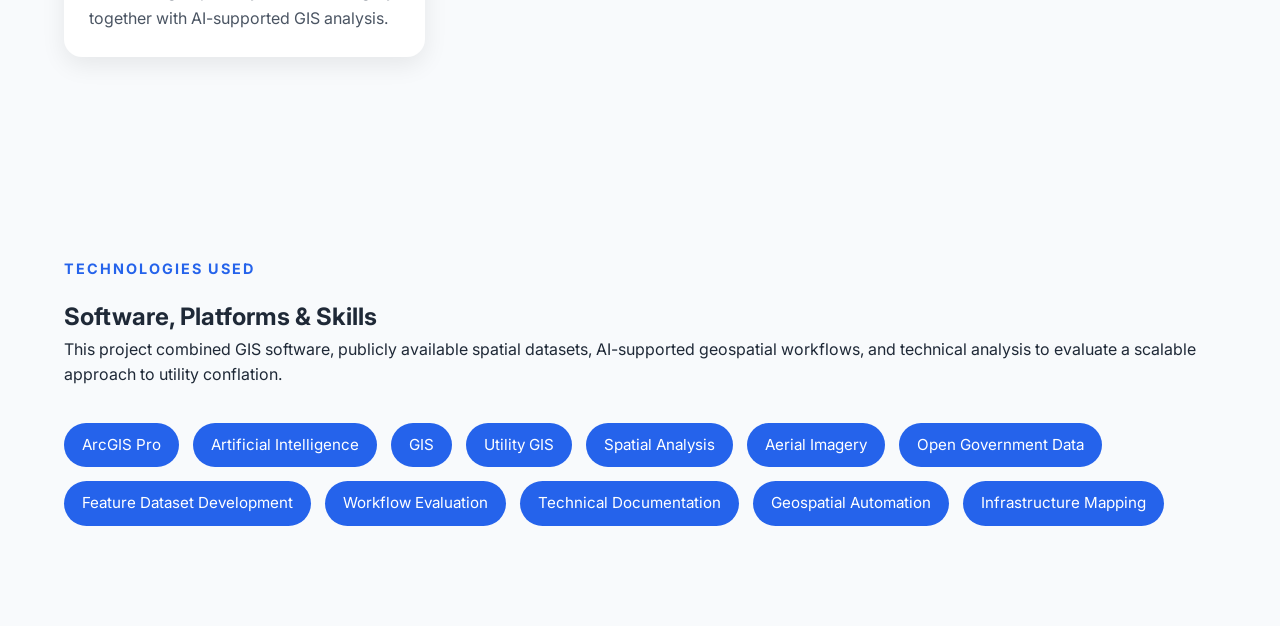
==== commit 47f360d9: "Version 1.6 - Enhanced Lightbox" ====
--- a/projects/new-ai-conflation-process/index.html
+++ b/projects/new-ai-conflation-process/index.html
@@ -785,8 +785,13 @@
 
     <span class="lightbox-close">&times;</span>
 
-    <img class="lightbox-image"
-         id="lightbox-image">
+    <button class="lightbox-prev">&#10094;</button>
+
+    <img
+        class="lightbox-image"
+        id="lightbox-image">
+
+    <button class="lightbox-next">&#10095;</button>
 
     <p id="lightbox-caption"></p>
 
--- a/css/style.css
+++ b/css/style.css
@@ -1330,6 +1330,72 @@
 
 }
 
+.lightbox-prev,
+.lightbox-next{
+
+    position:absolute;
+
+    top:50%;
+
+    transform:translateY(-50%);
+
+    width:58px;
+
+    height:58px;
+
+    border:none;
+
+    border-radius:50%;
+
+    background:rgba(255,255,255,.18);
+
+    color:white;
+
+    font-size:2rem;
+
+    cursor:pointer;
+
+    transition:.25s;
+
+    backdrop-filter:blur(8px);
+
+}
+
+.lightbox-prev{
+
+    left:35px;
+
+}
+
+.lightbox-next{
+
+    right:35px;
+
+}
+
+.lightbox-prev:hover,
+.lightbox-next:hover{
+
+    background:#2563EB;
+
+    transform:translateY(-50%) scale(1.08);
+
+}
+
+.lightbox-image{
+
+    opacity:1;
+
+    transition:opacity .35s ease;
+
+}
+
+.lightbox-image.fade{
+
+    opacity:0;
+
+}
+
 /* ===========================================
    PROJECT METADATA
 =========================================== */
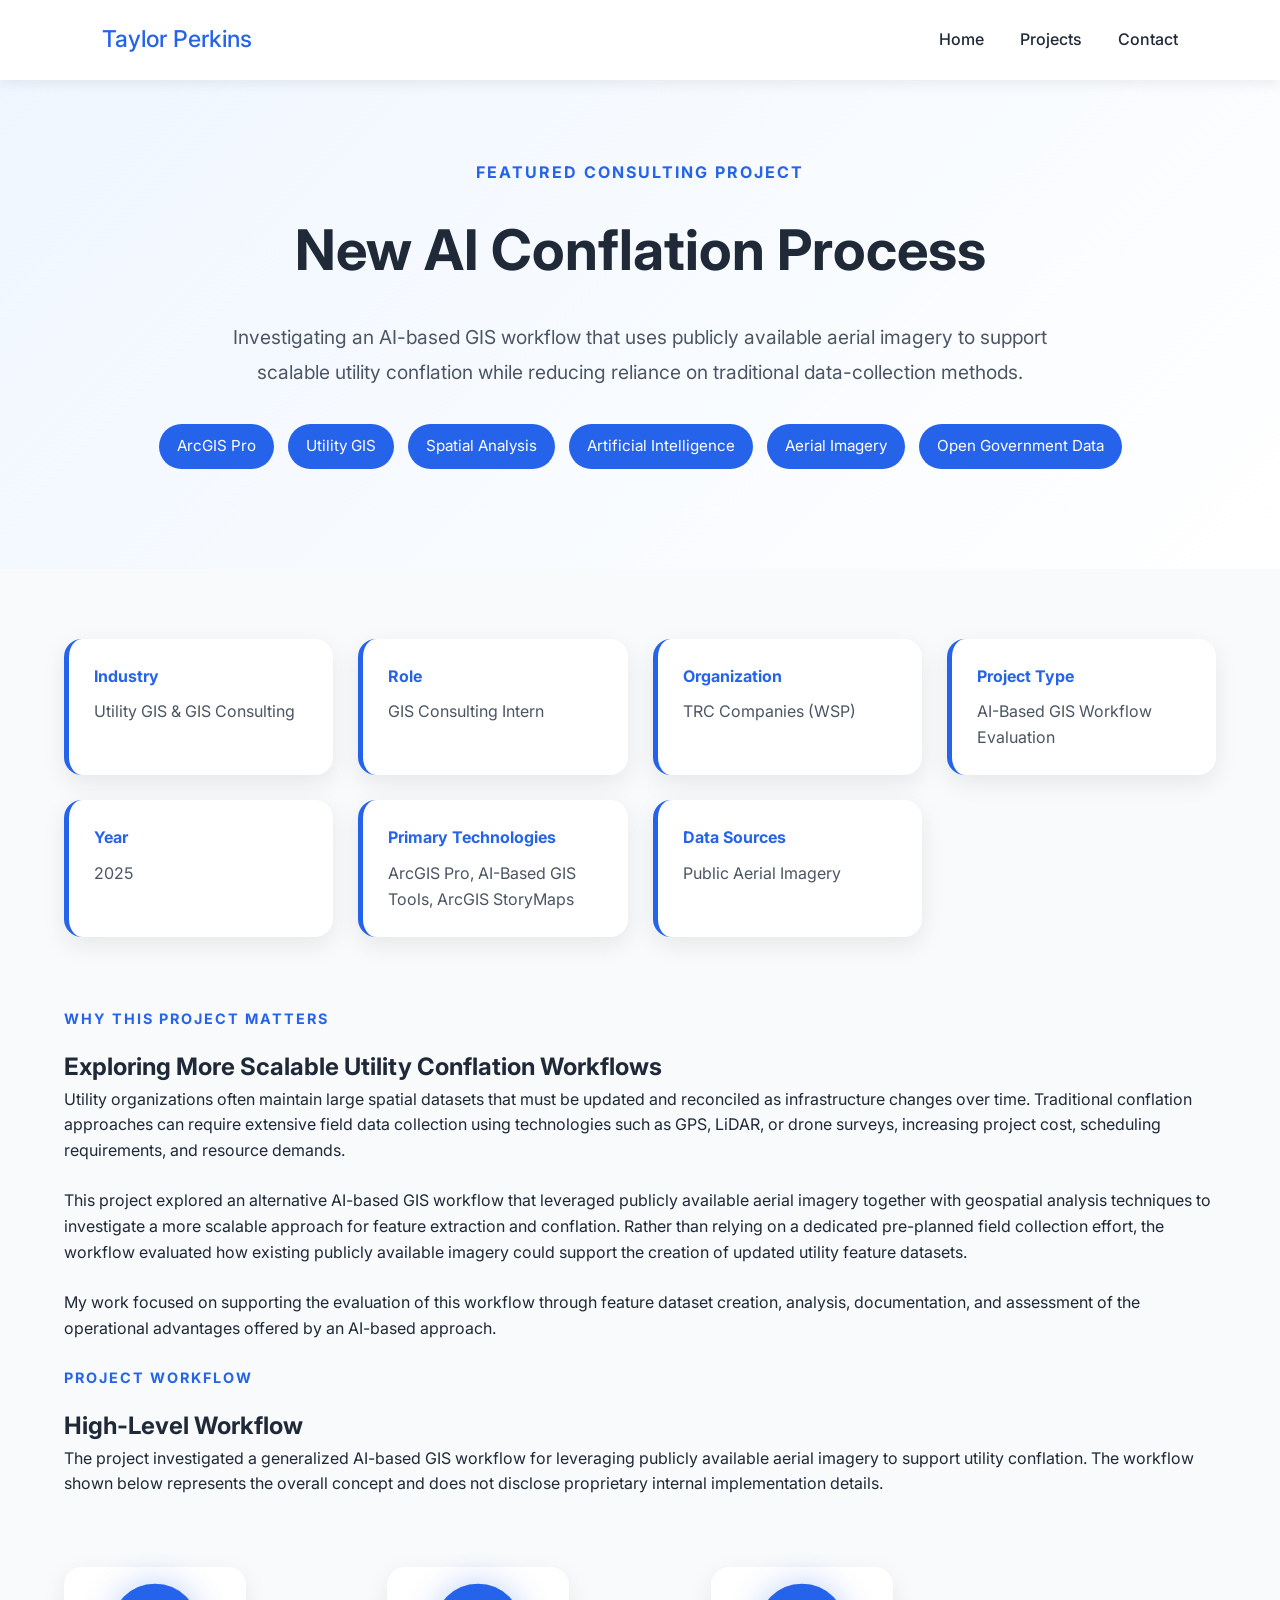
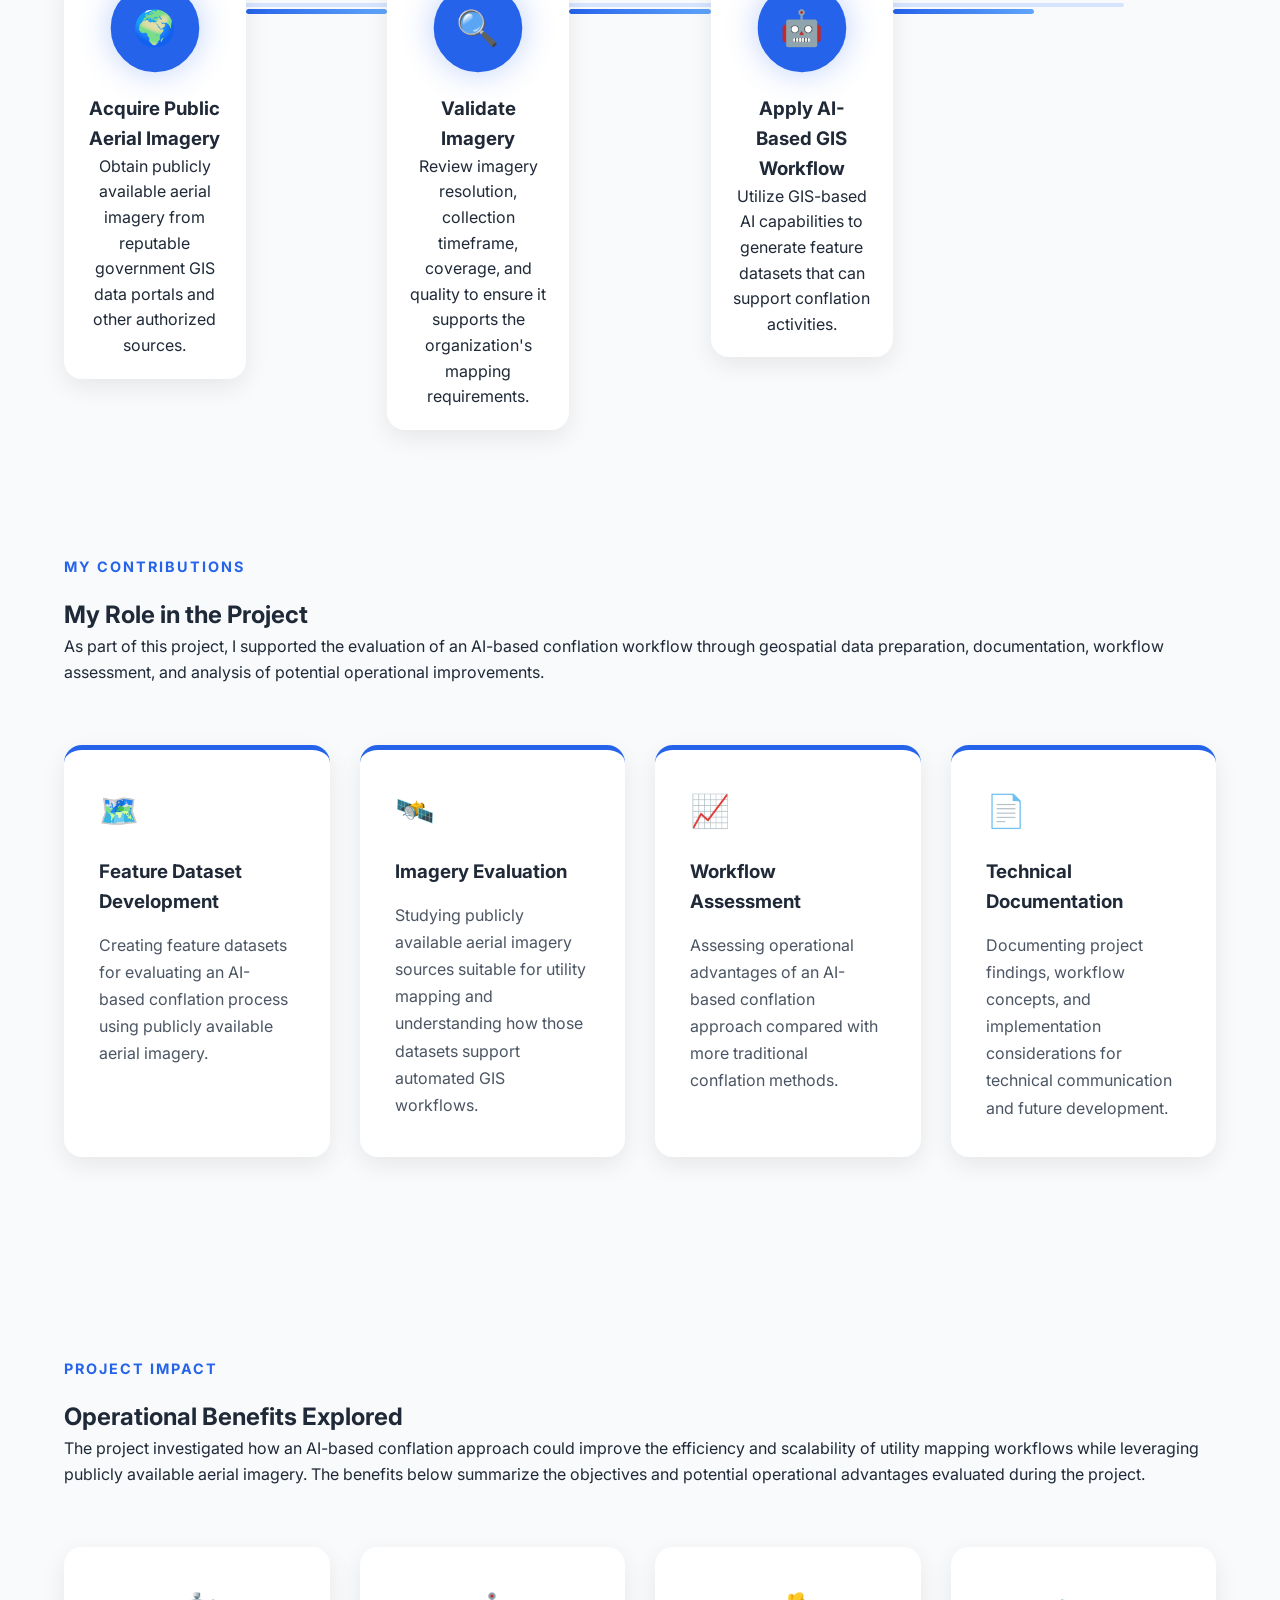
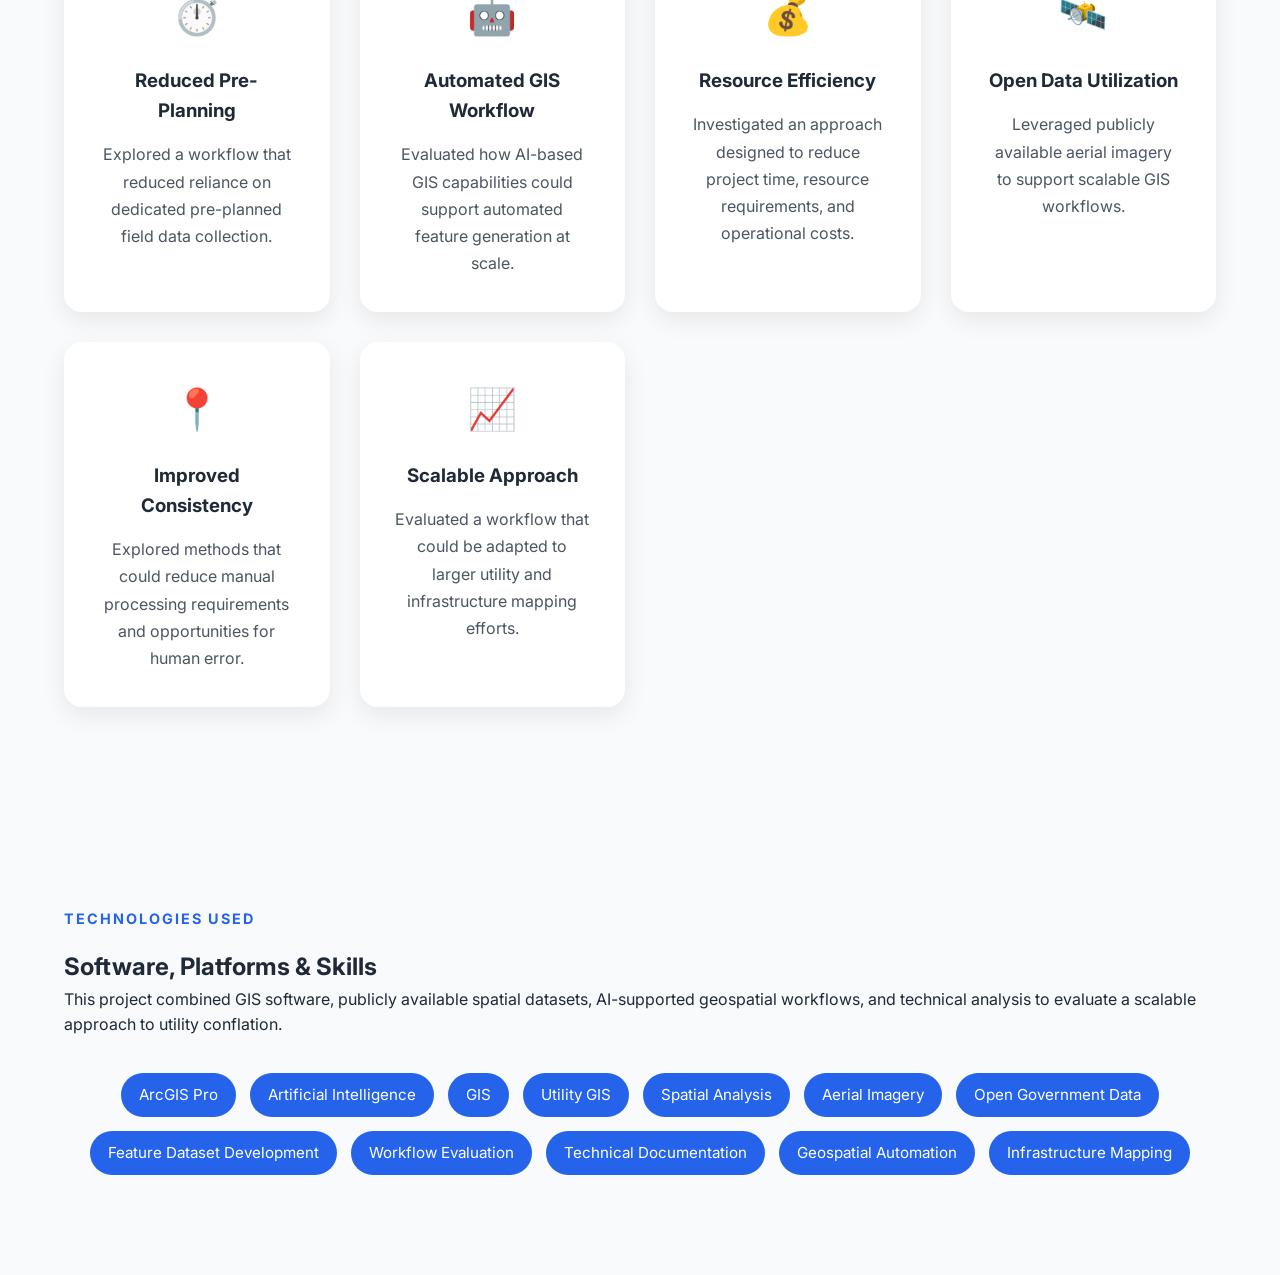
==== commit ceb72640: "Version 2.0.9 - Saved Stuff" ====
--- a/projects/new-ai-conflation-process/index.html
+++ b/projects/new-ai-conflation-process/index.html
@@ -626,7 +626,7 @@
 
 </section>
 
-<section class="project-gallery">
+<!--<section class="project-gallery">
 
     <div class="project-container">
 
@@ -718,7 +718,7 @@
 
     </div>
 
-</section>
+</section>-->
 
 <section class="project-technologies">
 
--- a/css/style.css
+++ b/css/style.css
@@ -135,9 +135,9 @@
 
 
 
-/* ========================================================= */
-/* HERO SECTION                                              */
-/* ========================================================= */
+/* =========================================================
+   HERO SECTION
+========================================================= */
 
 .hero{
 
@@ -149,103 +149,785 @@
 
     align-items:center;
 
+    padding:140px 10% 80px;
+
+    position:relative;
+
+    overflow:hidden;
+
+    background:
+
+        radial-gradient(
+            circle at top left,
+            #E0F2FE 0%,
+            transparent 35%
+        ),
+
+        radial-gradient(
+            circle at bottom right,
+            #DBEAFE 0%,
+            transparent 35%
+        ),
+
+        #F8FAFC;
+
+}
+
+
+/* Hero two-column layout */
+
+.hero-container{
+
+    width:100%;
+
+    max-width:1200px;
+
+    margin:0 auto;
+
+    display:grid;
+
+    grid-template-columns:1fr 2fr;
+
+    align-items:center;
+
+    gap:70px;
+
+}
+
+
+/* Profile photo */
+
+.hero-photo{
+
+    display:flex;
+
+    justify-content:center;
+
+    align-items:center;
+
+}
+
+
+.hero-photo img{
+
+    width:100%;
+
+    max-width:360px;
+
+    aspect-ratio:1 / 1;
+
+    object-fit:cover;
+
+    border-radius:24px;
+
+    box-shadow:0 16px 40px rgba(0,0,0,.12);
+
+}
+
+
+/* Hero content */
+
+.hero-content{
+
+    max-width:900px;
+
+    text-align:left;
+
+    animation:fadeIn 1.1s ease;
+
+    transform:translateY(20px);
+
+}
+
+
+/* Name */
+
+.hero .hero-content .hero-label{
+
+    font-size:5rem;
+
+}
+
+
+.hero h1{
+
+    font-size:5rem;
+
+    font-weight:800;
+
+    line-height:1.05;
+
+    margin-bottom:16px;
+
+}
+
+
+/* Geospatial Developer / typing text */
+
+#typing-text{
+
+    color:#2563EB;
+
+    font-size:1.45rem;
+
+    font-weight:600;
+
+    min-height:40px;
+
+    margin-bottom:14px;
+
+}
+
+
+/* GIS • Mapping • Data Automation • Spatial Intelligence */
+
+.hero-subtitle{
+
+    font-size:1.45rem;
+
+    font-weight:600;
+
+    color:#374151;
+
+    margin-bottom:24px;
+
+}
+
+
+/* Hero description */
+
+.hero p{
+
+    font-size:1.1rem;
+
+    color:#4B5563;
+
+    line-height:1.8;
+
+    max-width:760px;
+
+    margin:0 0 35px;
+
+}
+
+
+/* Buttons */
+
+.hero-content .hero-buttons{
+
+    justify-content:flex-start;
+
+}
+
+
+
+/* ========================================================= */
+/* BUTTONS                                                   */
+/* ========================================================= */
+
+.buttons{
+
+    display:flex;
+
+    justify-content:center;
+
+    gap:18px;
+
+    margin-bottom:55px;
+
+}
+
+button{
+
+    border:none;
+
+    border-radius:12px;
+
+    padding:15px 34px;
+
+    cursor:pointer;
+
+    font-size:1rem;
+
+    font-weight:600;
+
+    transition:.25s;
+
+    background:#2563EB;
+
+    color:white;
+
+}
+
+button:hover{
+
+    transform:translateY(-3px);
+
+    background:#1D4ED8;
+
+}
+
+.secondary{
+
+    background:white;
+
+    color:#2563EB;
+
+    border:2px solid #2563EB;
+
+}
+
+.secondary:hover{
+
+    color:white;
+
+}
+
+.buttons a{
+
+    display:inline-block;
+
+    text-decoration:none;
+
+}
+
+/* ========================================================= */
+/* STATISTICS                                                */
+/* ========================================================= */
+
+.stats{
+
+    display:grid;
+
+    grid-template-columns:repeat(4,1fr);
+
+    gap:20px;
+
+    margin-top:40px;
+
+}
+
+.stat-card{
+
+    background:white;
+
+    border-radius:18px;
+
+    padding:28px;
+
+    box-shadow:0 8px 24px rgba(0,0,0,.08);
+
+    transition:.3s;
+
+}
+
+.stat-card:hover{
+
+    transform:translateY(-6px);
+
+    box-shadow:0 16px 36px rgba(37,99,235,.15);
+
+}
+
+.stat-card h3{
+
+    font-size:2rem;
+
+    color:#2563EB;
+
+    margin-bottom:8px;
+
+}
+
+.stat-card p{
+
+    font-size:.95rem;
+
+    color:#6B7280;
+
+}
+
+/* ========================================================= */
+/* ABOUT SECTION                                             */
+/* ========================================================= */
+
+.about{
+
+    background:white;
+
+    padding:120px 10%;
+
+}
+
+.about-container{
+
+    display:grid;
+
+    grid-template-columns:2fr 1fr;
+
+    gap:70px;
+
+    align-items:start;
+
+}
+
+.section-label{
+
+    color:#2563EB;
+
+    font-size:.9rem;
+
+    font-weight:700;
+
+    letter-spacing:2px;
+
+    text-transform:uppercase;
+
+    margin-bottom:18px;
+
+}
+
+.about h2{
+
+    font-size:2.8rem;
+
+    margin-bottom:35px;
+
+    line-height:1.2;
+
+}
+
+.about p{
+
+    color:#4B5563;
+
+    line-height:1.9;
+
+    margin-bottom:24px;
+
+    font-size:1.05rem;
+
+}
+
+
+
+/* ========================================================= */
+/* PROFESSIONAL SNAPSHOT                                     */
+/* ========================================================= */
+
+.about-card{
+
+    background:#F8FAFC;
+
+    border-radius:18px;
+
+    padding:35px;
+
+    box-shadow:0 12px 32px rgba(0,0,0,.08);
+
+    position:sticky;
+
+    top:120px;
+
+}
+
+.about-card h3{
+
+    color:#2563EB;
+
+    margin-bottom:28px;
+
+    font-size:1.4rem;
+
+}
+
+.snapshot-item{
+
+    display:flex;
+
+    align-items:flex-start;
+
+    gap:14px;
+
+    margin-bottom:24px;
+
+    font-size:1rem;
+
+    line-height:1.6;
+
+}
+
+.snapshot-item:last-child{
+
+    margin-bottom:0;
+
+}
+
+
+
+/* ========================================================= */
+/* SCROLL INDICATOR                                          */
+/* ========================================================= */
+
+.scroll-indicator{
+
+    position:absolute;
+
+    bottom:35px;
+
+    left:50%;
+
+    transform:translateX(-50%);
+
+    font-size:2rem;
+
+    color:#2563EB;
+
+    animation:bounce 2s infinite;
+
+}
+
+
+
+/* ========================================================= */
+/* FOOTER                                                    */
+/* ========================================================= */
+
+footer{
+
+    background:#1F2937;
+
+    color:white;
+
     text-align:center;
 
-    padding:140px 10% 80px;
-
-    position:relative;
-
-    overflow:hidden;
-
-    background:
-
-        radial-gradient(circle at top left,#E0F2FE 0%,transparent 35%),
-
-        radial-gradient(circle at bottom right,#DBEAFE 0%,transparent 35%),
-
-        #F8FAFC;
-
-}
-
-.hero-content{
+    padding:60px 10%;
+
+}
+
+.footer-content{
 
     max-width:900px;
 
-    animation:fadeIn 1.1s ease;
-
-}
-
-.hero h1{
-
-    font-size:4.2rem;
-
-    font-weight:800;
+    margin:auto;
+
+}
+
+.footer-content h3{
+
+    font-size:2rem;
+
+    margin-bottom:15px;
+
+}
+
+.footer-content p{
+
+    color:#D1D5DB;
+
+    margin-bottom:10px;
+
+}
+
+/* ========================================================= */
+/* ANIMATIONS                                                */
+/* ========================================================= */
+
+@keyframes fadeIn{
+
+    from{
+
+        opacity:0;
+
+        transform:translateY(30px);
+
+    }
+
+    to{
+
+        opacity:1;
+
+        transform:translateY(0);
+
+    }
+
+}
+
+@keyframes bounce{
+
+    0%,100%{
+
+        transform:translate(-50%,0);
+
+    }
+
+    50%{
+
+        transform:translate(-50%,10px);
+
+    }
+
+}
+
+/* ========================================================= */
+/* SCROLL REVEAL ANIMATIONS                                  */
+/* ========================================================= */
+
+.reveal{
+
+    opacity:0;
+
+    transform:translateY(40px);
+
+    transition:
+
+        opacity .8s ease,
+
+        transform .8s ease;
+
+}
+
+.reveal.show{
+
+    opacity:1;
+
+    transform:translateY(0);
+
+}
+
+/* ========================================================= */
+/* RESPONSIVE DESIGN                                         */
+/* ========================================================= */
+
+@media(max-width:1000px){
+
+    .about-container{
+
+        grid-template-columns:1fr;
+
+    }
+
+    .about-card{
+
+        position:relative;
+
+        top:0;
+
+    }
+
+    .stats{
+
+        grid-template-columns:repeat(2,1fr);
+
+    }
+
+}
+
+@media(max-width:700px){
+
+    nav{
+
+        flex-direction:column;
+
+        height:auto;
+
+        padding:18px;
+
+    }
+
+    nav ul{
+
+        flex-wrap:wrap;
+
+        justify-content:center;
+
+        gap:18px;
+
+        margin-top:15px;
+
+    }
+
+    .hero h1{
+
+        font-size:2.8rem;
+
+    }
+
+    #typing-text{
+
+        font-size:1.3rem;
+
+    }
+
+    .buttons{
+
+        flex-direction:column;
+
+        align-items:center;
+
+    }
+
+    .stats{
+
+        grid-template-columns:1fr;
+
+    }
+
+    .about h2{
+
+        font-size:2.1rem;
+
+    }
+
+}
+
+/* ========================================================= */
+/* FEATURED PROJECT                                          */
+/* ========================================================= */
+
+.projects{
+
+    background:#F8FAFC;
+
+    padding:120px 10%;
+
+}
+
+.projects-container{
+
+    max-width:1200px;
+
+    margin:auto;
+
+}
+
+.project-subtitle{
+
+    color:#2563EB;
+
+    font-size:1.15rem;
+
+    font-weight:600;
+
+    margin-bottom:30px;
+
+}
+
+.project-description{
+
+    max-width:850px;
+
+    color:#4B5563;
+
+    line-height:1.9;
+
+    font-size:1.08rem;
+
+    margin-bottom:60px;
+
+}
+
+.project-grid{
+
+    display:grid;
+
+    grid-template-columns:repeat(2,1fr);
+
+    gap:30px;
+
+    margin-bottom:50px;
+
+}
+
+.project-card{
+
+    background:white;
+
+    border-radius:18px;
+
+    padding:35px;
+
+    box-shadow:0 10px 30px rgba(0,0,0,.08);
+
+    transition:.3s;
+
+}
+
+.project-card:hover{
+
+    transform:translateY(-8px);
+
+    box-shadow:0 18px 40px rgba(37,99,235,.15);
+
+}
+
+.project-card h3{
+
+    color:#2563EB;
 
     margin-bottom:18px;
 
-}
-
-#typing-text{
-
-    color:#2563EB;
-
-    font-size:1.8rem;
+    font-size:1.35rem;
+
+}
+
+.project-card p{
+
+    color:#4B5563;
+
+    line-height:1.8;
+
+}
+
+.project-card ul{
+
+    padding-left:22px;
+
+}
+
+.project-card li{
+
+    margin-bottom:12px;
+
+    line-height:1.7;
+
+    color:#4B5563;
+
+}
+
+/* ========================================================= */
+/* TECHNOLOGY TAGS                                           */
+/* ========================================================= */
+
+.tech-list{
+
+    display:flex;
+
+    flex-wrap:wrap;
+
+    gap:12px;
+
+}
+
+.tech-list span{
+
+    background:#DBEAFE;
+
+    color:#1E3A8A;
+
+    padding:10px 16px;
+
+    border-radius:999px;
+
+    font-size:.92rem;
 
     font-weight:600;
 
-    min-height:45px;
-
-    margin-bottom:28px;
-
-}
-
-.hero p{
-
-    font-size:1.18rem;
-
-    color:#4B5563;
-
-    line-height:1.9;
-
-    max-width:760px;
-
-    margin:0 auto 45px;
-
-}
-
-
-
-/* ========================================================= */
-/* BUTTONS                                                   */
-/* ========================================================= */
-
-.buttons{
-
-    display:flex;
-
-    justify-content:center;
-
-    gap:18px;
-
-    margin-bottom:55px;
-
-}
-
-button{
-
-    border:none;
-
-    border-radius:12px;
-
-    padding:15px 34px;
-
-    cursor:pointer;
-
-    font-size:1rem;
-
-    font-weight:600;
-
-    transition:.25s;
+    transition:.3s;
+
+}
+
+.tech-list span:hover{
 
     background:#2563EB;
 
@@ -253,582 +935,149 @@
 
 }
 
-button:hover{
-
-    transform:translateY(-3px);
-
-    background:#1D4ED8;
-
-}
-
-.secondary{
-
-    background:white;
-
-    color:#2563EB;
-
-    border:2px solid #2563EB;
-
-}
-
-.secondary:hover{
-
-    color:white;
-
-}
-
-.buttons a{
+/* ========================================================= */
+/* PROJECT BUTTON                                            */
+/* ========================================================= */
+
+.projects .secondary{
 
     display:inline-block;
 
-    text-decoration:none;
-
-}
-
-/* ========================================================= */
-/* STATISTICS                                                */
-/* ========================================================= */
-
-.stats{
-
-    display:grid;
-
-    grid-template-columns:repeat(4,1fr);
-
-    gap:20px;
-
-    margin-top:40px;
-
-}
-
-.stat-card{
-
-    background:white;
-
-    border-radius:18px;
-
-    padding:28px;
-
-    box-shadow:0 8px 24px rgba(0,0,0,.08);
-
-    transition:.3s;
-
-}
-
-.stat-card:hover{
-
-    transform:translateY(-6px);
-
-    box-shadow:0 16px 36px rgba(37,99,235,.15);
-
-}
-
-.stat-card h3{
-
-    font-size:2rem;
-
-    color:#2563EB;
-
-    margin-bottom:8px;
-
-}
-
-.stat-card p{
-
-    font-size:.95rem;
-
-    color:#6B7280;
-
-}
-
-
-
-/* ========================================================= */
-/* ABOUT SECTION                                             */
-/* ========================================================= */
-
-.about{
-
-    background:white;
-
-    padding:120px 10%;
-
-}
-
-.about-container{
-
-    display:grid;
-
-    grid-template-columns:2fr 1fr;
-
-    gap:70px;
-
-    align-items:start;
-
-}
-
-.section-label{
-
-    color:#2563EB;
-
-    font-size:.9rem;
-
-    font-weight:700;
-
-    letter-spacing:2px;
-
-    text-transform:uppercase;
-
-    margin-bottom:18px;
-
-}
-
-.about h2{
-
-    font-size:2.8rem;
-
-    margin-bottom:35px;
-
-    line-height:1.2;
-
-}
-
-.about p{
-
-    color:#4B5563;
-
-    line-height:1.9;
-
-    margin-bottom:24px;
-
-    font-size:1.05rem;
-
-}
-
-
-
-/* ========================================================= */
-/* PROFESSIONAL SNAPSHOT                                     */
-/* ========================================================= */
-
-.about-card{
-
-    background:#F8FAFC;
-
-    border-radius:20px;
-
-    padding:35px;
-
-    box-shadow:0 12px 32px rgba(0,0,0,.08);
-
-    position:sticky;
-
-    top:120px;
-
-}
-
-.about-card h3{
-
-    color:#2563EB;
-
-    margin-bottom:28px;
-
-    font-size:1.4rem;
-
-}
-
-.snapshot-item{
-
-    display:flex;
-
-    align-items:flex-start;
-
-    gap:14px;
-
-    margin-bottom:24px;
-
-    font-size:1rem;
-
-    line-height:1.6;
-
-}
-
-.snapshot-item:last-child{
-
-    margin-bottom:0;
-
-}
-
-
-
-/* ========================================================= */
-/* SCROLL INDICATOR                                          */
-/* ========================================================= */
-
-.scroll-indicator{
-
-    position:absolute;
-
-    bottom:35px;
-
-    left:50%;
-
-    transform:translateX(-50%);
-
-    font-size:2rem;
-
-    color:#2563EB;
-
-    animation:bounce 2s infinite;
-
-}
-
-
-
-/* ========================================================= */
-/* FOOTER                                                    */
-/* ========================================================= */
-
-footer{
-
-    background:#1F2937;
-
-    color:white;
-
-    text-align:center;
-
-    padding:60px 10%;
-
-}
-
-.footer-content{
-
-    max-width:900px;
-
-    margin:auto;
-
-}
-
-.footer-content h3{
-
-    font-size:2rem;
-
-    margin-bottom:15px;
-
-}
-
-.footer-content p{
-
-    color:#D1D5DB;
-
-    margin-bottom:10px;
-
-}
-
-
-
-/* ========================================================= */
-/* ANIMATIONS                                                */
-/* ========================================================= */
-
-@keyframes fadeIn{
-
-    from{
-
-        opacity:0;
-
-        transform:translateY(30px);
+    margin-top:10px;
+}
+
+/* =========================================================
+   TABLET
+========================================================= */
+
+@media(max-width:900px){
+
+    .project-grid{
+
+        grid-template-columns:1fr;
 
     }
 
-    to{
-
-        opacity:1;
-
-        transform:translateY(0);
+}
+
+/* =========================================================
+   MOBILE
+========================================================= */
+
+@media(max-width:700px){
+
+    .experience h2,
+    .skills h2,
+    .contact h2,
+    .awards h2{
+
+        font-size:2.1rem;
 
     }
 
-}
-
-@keyframes bounce{
-
-    0%,100%{
-
-        transform:translate(-50%,0);
+
+    .contact-buttons{
+
+        flex-direction:column;
+
+        align-items:center;
 
     }
 
-    50%{
-
-        transform:translate(-50%,10px);
+
+    /* Hero */
+
+    .hero-container{
+
+        grid-template-columns:1fr;
+
+        gap:40px;
+
+        text-align:center;
 
     }
 
-}
-
-
-
-/* ========================================================= */
-/* RESPONSIVE DESIGN                                         */
-/* ========================================================= */
-
-@media(max-width:1000px){
-
-    .about-container{
-
-        grid-template-columns:1fr;
+
+    .hero-photo img{
+
+        max-width:280px;
 
     }
 
-    .about-card{
-
-        position:relative;
-
-        top:0;
+
+    .hero-content{
+
+        text-align:center;
+
+        transform:none;
 
     }
 
-    .stats{
-
-        grid-template-columns:repeat(2,1fr);
+
+    /* Name */
+
+    .hero .hero-content .hero-label{
+
+        font-size:2rem;
 
     }
 
-}
-
-@media(max-width:700px){
-
-    nav{
-
-        flex-direction:column;
-
-        height:auto;
-
-        padding:18px;
+
+    .hero h1{
+
+        font-size:3.5rem;
+
+        line-height:1.05;
+
+        margin-bottom:14px;
 
     }
 
-    nav ul{
-
-        flex-wrap:wrap;
+
+    /* Geospatial Developer */
+
+    #typing-text{
+
+        font-size:1.25rem;
+
+        font-weight:600;
+
+        min-height:35px;
+
+        margin-bottom:10px;
+
+    }
+
+
+    /* GIS • Mapping • Data Automation • Spatial Intelligence */
+
+    .hero-subtitle{
+
+        font-size:1.25rem;
+
+        font-weight:600;
+
+        margin-bottom:20px;
+
+    }
+
+
+    /* Description */
+
+    .hero p{
+
+        font-size:1rem;
+
+        line-height:1.7;
+
+        margin-bottom:30px;
+
+    }
+
+
+    .hero-content .hero-buttons{
 
         justify-content:center;
-
-        gap:18px;
-
-        margin-top:15px;
-
-    }
-
-    .hero h1{
-
-        font-size:2.8rem;
-
-    }
-
-    #typing-text{
-
-        font-size:1.3rem;
-
-    }
-
-    .buttons{
-
-        flex-direction:column;
-
-        align-items:center;
-
-    }
-
-    .stats{
-
-        grid-template-columns:1fr;
-
-    }
-
-    .about h2{
-
-        font-size:2.1rem;
-
-    }
-
-}
-
-/* ========================================================= */
-/* FEATURED PROJECT                                          */
-/* ========================================================= */
-
-.projects{
-
-    background:#F8FAFC;
-
-    padding:120px 10%;
-
-}
-
-.projects-container{
-
-    max-width:1200px;
-
-    margin:auto;
-
-}
-
-.project-subtitle{
-
-    color:#2563EB;
-
-    font-size:1.15rem;
-
-    font-weight:600;
-
-    margin-bottom:30px;
-
-}
-
-.project-description{
-
-    max-width:850px;
-
-    color:#4B5563;
-
-    line-height:1.9;
-
-    font-size:1.08rem;
-
-    margin-bottom:60px;
-
-}
-
-.project-grid{
-
-    display:grid;
-
-    grid-template-columns:repeat(2,1fr);
-
-    gap:30px;
-
-    margin-bottom:50px;
-
-}
-
-.project-card{
-
-    background:white;
-
-    border-radius:18px;
-
-    padding:35px;
-
-    box-shadow:0 10px 30px rgba(0,0,0,.08);
-
-    transition:.3s;
-
-}
-
-.project-card:hover{
-
-    transform:translateY(-8px);
-
-    box-shadow:0 18px 40px rgba(37,99,235,.15);
-
-}
-
-.project-card h3{
-
-    color:#2563EB;
-
-    margin-bottom:18px;
-
-    font-size:1.35rem;
-
-}
-
-.project-card p{
-
-    color:#4B5563;
-
-    line-height:1.8;
-
-}
-
-.project-card ul{
-
-    padding-left:22px;
-
-}
-
-.project-card li{
-
-    margin-bottom:12px;
-
-    line-height:1.7;
-
-    color:#4B5563;
-
-}
-
-/* ========================================================= */
-/* TECHNOLOGY TAGS                                           */
-/* ========================================================= */
-
-.tech-list{
-
-    display:flex;
-
-    flex-wrap:wrap;
-
-    gap:12px;
-
-}
-
-.tech-list span{
-
-    background:#DBEAFE;
-
-    color:#1E3A8A;
-
-    padding:10px 16px;
-
-    border-radius:999px;
-
-    font-size:.92rem;
-
-    font-weight:600;
-
-    transition:.3s;
-
-}
-
-.tech-list span:hover{
-
-    background:#2563EB;
-
-    color:white;
-
-}
-
-/* ========================================================= */
-/* PROJECT BUTTON                                            */
-/* ========================================================= */
-
-.projects .secondary{
-
-    display:inline-block;
-
-    margin-top:10px;
-}
-
-/* ========================================================= */
-/* MOBILE                                                    */
-/* ========================================================= */
-
-@media(max-width:900px){
-
-    .project-grid{
-
-        grid-template-columns:1fr;
 
     }
 
@@ -856,6 +1105,16 @@
 
 }
 
+.project-hero-content{
+
+    max-width:1000px;
+
+    margin:0 auto;
+
+    text-align:center;
+
+}
+
 .project-category{
 
     color:#2563EB;
@@ -882,6 +1141,10 @@
 
     max-width:850px;
 
+    margin-left:auto;
+
+    margin-right:auto;
+
     font-size:1.2rem;
 
     line-height:1.8;
@@ -893,6 +1156,12 @@
 .project-overview,
 
 .project-workflow,
+
+.overview-text{
+
+    margin-bottom:25px;
+
+}
 
 .project-contributions,
 
@@ -918,6 +1187,8 @@
 
     flex-wrap:wrap;
 
+    justify-content:center;
+
     gap:14px;
 
     margin-top:35px;
@@ -1024,7 +1295,9 @@
 
 .workflow-step:hover{
 
-    transform:translateY(-8px);
+    transform:translateY(-10px) scale(1.03);
+
+    box-shadow:0 18px 40px rgba(37,99,235,.18);
 
 }
 
@@ -1422,7 +1695,7 @@
 
     background:white;
 
-    border-radius:16px;
+    border-radius:18px;
 
     padding:25px;
 
@@ -1431,6 +1704,14 @@
     transition:.3s;
 
     border-left:5px solid #2563EB;
+
+}
+
+.metadata-card:hover{
+
+    transform:translateY(-8px);
+
+    box-shadow:0 16px 36px rgba(37,99,235,.15);
 
 }
 
@@ -1494,6 +1775,747 @@
 
 }
 
+/* =========================================================
+   EXPERIENCE SECTION
+========================================================= */
+
+.experience{
+
+    background:white;
+
+    padding:120px 10%;
+
+}
+
+
+.experience h2,
+.skills h2,
+.contact h2,
+.awards h2{
+
+    font-size:2.8rem;
+
+    margin-bottom:50px;
+
+}
+
+
+
+.experience-grid{
+
+    display:grid;
+
+    grid-template-columns:repeat(auto-fit,minmax(300px,1fr));
+
+    gap:35px;
+
+}
+
+
+
+.experience-card{
+
+    background:#F8FAFC;
+
+    border-radius:18px;
+
+    padding:35px;
+
+    box-shadow:0 8px 24px rgba(0,0,0,.08);
+
+    transition:.3s;
+
+    border-left:5px solid #2563EB;
+
+}
+
+
+
+.experience-card:hover{
+
+    transform:translateY(-8px);
+
+    box-shadow:0 16px 36px rgba(37,99,235,.15);
+
+}
+
+
+
+.experience-card h3{
+
+    color:#2563EB;
+
+    margin-bottom:10px;
+
+    font-size:1.35rem;
+
+}
+
+
+
+.experience-card h4{
+
+    color:#4B5563;
+
+    margin-bottom:18px;
+
+}
+
+
+
+.experience-card p{
+
+    color:#4B5563;
+
+    line-height:1.8;
+
+    margin-bottom:20px;
+
+}
+
+
+
+.experience-card ul{
+
+    padding-left:20px;
+
+}
+
+
+.experience-card li{
+
+    color:#4B5563;
+
+    margin-bottom:10px;
+
+}
+
+/* =========================================================
+   SKILLS SECTION
+========================================================= */
+
+.skills{
+
+    background:#F8FAFC;
+
+    padding:120px 10%;
+
+}
+
+
+
+.skills-container{
+
+    display:grid;
+
+    grid-template-columns:repeat(auto-fit,minmax(280px,1fr));
+
+    gap:30px;
+
+}
+
+
+
+.skill-category{
+
+    background:white;
+
+    padding:35px;
+
+    border-radius:18px;
+
+    box-shadow:0 8px 24px rgba(0,0,0,.08);
+
+    transition:.3s;
+
+}
+
+
+
+.skill-category:hover{
+
+    transform:translateY(-8px);
+
+}
+
+
+
+.skill-category h3{
+
+    color:#2563EB;
+
+    margin:0;
+
+}
+
+
+
+.skill-heading{
+
+    display:flex;
+
+    align-items:center;
+
+    gap:14px;
+
+    margin-bottom:25px;
+
+}
+
+.skill-heading h3{
+
+    margin:0;
+
+}
+
+.skill-icon{
+
+    width:46px;
+
+    height:46px;
+
+    flex-shrink:0;
+
+    display:flex;
+
+    align-items:center;
+
+    justify-content:center;
+
+    background:#DBEAFE;
+
+    color:#2563EB;
+
+    border-radius:12px;
+
+    transition:
+
+        transform .3s ease,
+
+        background .3s ease,
+
+        color .3s ease;
+
+}
+
+.skill-icon svg{
+
+    width:24px;
+
+    height:24px;
+
+}
+
+.skill-category:nth-child(1) .skill-icon{
+    color:#2563EB;
+}
+
+.skill-category:nth-child(2) .skill-icon{
+    color:#7C3AED;
+}
+
+.skill-category:nth-child(3) .skill-icon{
+    color:#059669;
+}
+
+.skill-category:nth-child(4) .skill-icon{
+    color:#EA580C;
+}
+
+.skill-category:hover .skill-icon{
+
+    transform:scale(1.08);
+
+    background:#2563EB;
+
+    color:white;
+
+}
+
+
+
+.skill-tags{
+
+    display:flex;
+
+    flex-wrap:wrap;
+
+    gap:12px;
+
+}
+
+
+
+.skill-tags span{
+
+    background:#DBEAFE;
+
+    color:#1E3A8A;
+
+    padding:10px 16px;
+
+    border-radius:999px;
+
+    font-weight:600;
+
+    font-size:.9rem;
+
+    transition:.25s;
+
+}
+
+
+
+.skill-tags span:hover{
+
+    background:#2563EB;
+
+    color:white;
+
+}
+
+/* =========================================================
+   CONTACT SECTION
+========================================================= */
+
+.contact{
+
+    background:white;
+
+    padding:120px 10%;
+
+    text-align:center;
+
+}
+
+
+
+.contact p{
+
+    max-width:700px;
+
+    margin:0 auto 40px;
+
+    color:#4B5563;
+
+    font-size:1.1rem;
+
+}
+
+
+
+.contact-buttons{
+
+    display:flex;
+
+    justify-content:center;
+
+    flex-wrap:wrap;
+
+    gap:20px;
+
+}
+
+
+
+.contact-button{
+
+    background:#2563EB;
+
+    color:white;
+
+    padding:15px 30px;
+
+    border-radius:12px;
+
+    font-weight:600;
+
+    transition:.25s;
+
+}
+
+
+
+.contact-button:hover{
+
+    transform:translateY(-5px);
+
+    background:#1D4ED8;
+
+}
+
+/* =========================================================
+   AWARDS SECTION
+========================================================= */
+
+.awards{
+
+    background:#F8FAFC;
+
+    padding:120px 10%;
+
+}
+
+.awards-instruction{
+
+    color:#6B7280;
+
+    margin-top:-30px;
+
+    margin-bottom:40px;
+
+    font-size:1rem;
+
+}
+
+.award-grid{
+
+    display:grid;
+
+    grid-template-columns:repeat(auto-fit,minmax(280px,1fr));
+
+    gap:30px;
+
+}
+
+
+
+.award-card{
+
+    background:white;
+
+    padding:35px;
+
+    border-radius:18px;
+
+    box-shadow:0 8px 24px rgba(0,0,0,.08);
+
+    transition:.3s;
+
+}
+
+
+
+.award-card:hover{
+
+    transform:translateY(-8px);
+
+    box-shadow:0 16px 36px rgba(37,99,blue,.15);
+
+}
+
+
+
+.award-card h3{
+
+    color:#2563EB;
+
+    margin-bottom:15px;
+
+}
+
+
+
+.award-card p{
+
+    color:#4B5563;
+
+    line-height:1.8;
+
+}
+
+.award-image{
+
+    width:100%;
+
+    height:180px;
+
+    overflow:hidden;
+
+    border-radius:12px;
+
+    margin-bottom:25px;
+
+    background:#F8FAFC;
+
+}
+
+.award-image img{
+
+    width:100%;
+
+    height:100%;
+
+    object-fit:cover;
+
+}
+
+.award-placeholder{
+
+    display:flex;
+
+    align-items:center;
+
+    justify-content:center;
+
+    border:2px dashed #CBD5E1;
+
+    color:#64748B;
+
+    font-weight:600;
+
+}
+
+.award-content h3{
+
+    margin-bottom:10px;
+
+}
+
+.award-organization{
+
+    color:#2563EB !important;
+
+    font-weight:600;
+
+    font-size:.95rem;
+
+    margin-bottom:12px !important;
+
+}
+
+/* =========================================================
+   FEATURED ARTICLE
+========================================================= */
+
+.article-feature{
+
+    width:90%;
+
+    max-width:1100px;
+
+    margin:70px auto 0;
+
+    background:white;
+
+    border-radius:18px;
+
+    padding:45px;
+
+    box-shadow:0 8px 24px rgba(0,0,0,.08);
+
+    text-align:center;
+
+}
+
+.article-feature-content{
+
+    max-width:950px;
+
+    margin:auto;
+
+}
+
+.article-label{
+
+    color:#2563EB;
+
+    font-size:.9rem;
+
+    font-weight:700;
+
+    letter-spacing:2px;
+
+    text-transform:uppercase;
+
+    margin-bottom:12px;
+
+}
+
+.article-feature h3{
+
+    color:#2563EB;
+
+    font-size:1.7rem;
+
+    margin-bottom:12px;
+
+}
+
+.article-feature p{
+
+    color:#4B5563;
+
+    line-height:1.7;
+
+    margin-bottom:25px;
+
+}
+
+.article-feature-image{
+
+    width:100%;
+
+    max-height:600px;
+
+    object-fit:contain;
+
+    margin:0 auto 25px;
+
+    border-radius:12px;
+
+    cursor:pointer;
+
+}
+
+.article-link{
+
+    display:inline-block;
+
+    background:#2563EB;
+
+    color:white;
+
+    padding:13px 26px;
+
+    border-radius:12px;
+
+    font-weight:600;
+
+    transition:.25s;
+
+}
+
+.article-link:hover{
+
+    background:#1D4ED8;
+
+    transform:translateY(-3px);
+
+}
+
+/* ==========================================
+   AWARDS IMAGE LIGHTBOX
+========================================== */
+
+.award-lightbox{
+
+    display:none;
+
+    position:fixed;
+
+    z-index:9999;
+
+    inset:0;
+
+    background:rgba(0,0,0,.92);
+
+    justify-content:center;
+
+    align-items:center;
+
+    padding:40px;
+
+}
+
+.award-lightbox-content{
+
+    display:flex;
+
+    flex-direction:column;
+
+    align-items:center;
+
+    max-width:90%;
+
+    max-height:90vh;
+
+}
+
+.award-lightbox-image{
+
+    max-width:100%;
+
+    max-height:80vh;
+
+    object-fit:contain;
+
+    border-radius:10px;
+
+    box-shadow:0 10px 40px rgba(0,0,0,.45);
+
+}
+
+.award-lightbox-close{
+
+    position:absolute;
+
+    top:25px;
+
+    left:30px;
+
+    width:55px;
+
+    height:55px;
+
+    border:none;
+
+    border-radius:50%;
+
+    background:rgba(255,255,255,.18);
+
+    color:white;
+
+    font-size:2rem;
+
+    display:flex;
+
+    align-items:center;
+
+    justify-content:center;
+
+    cursor:pointer;
+
+    transition:.25s;
+
+}
+
+.award-lightbox-close:hover{
+
+    background:#2563EB;
+
+    transform:scale(1.08);
+
+}
+
+.award-lightbox-link{
+
+    display:none;
+
+    margin-top:20px;
+
+    padding:12px 22px;
+
+    background:#2563EB;
+
+    color:white;
+
+    border-radius:10px;
+
+    font-weight:600;
+
+    transition:.25s;
+
+}
+
+.award-lightbox-link:hover{
+
+    background:#1D4ED8;
+
+    transform:translateY(-3px);
+
+}
+
 /* ==========================================
    ANIMATED WORKFLOW TIMELINE
 ========================================== */
@@ -1538,104 +2560,124 @@
 
     height:100%;
 
+    background:linear-gradient(90deg,#2563EB,#60A5FA);
+
+    border-radius:999px;
+
+    transition:width .8s ease;
+
+}
+
+.workflow-step{
+
+    max-width:240px;
+
+    padding:20px;
+
+    text-align:center;
+
+    background:white;
+
+    border-radius:18px;
+
+    box-shadow:0 8px 24px rgba(0,0,0,.08);
+
+    opacity:0;
+
+    transform:translateY(40px);
+
+    transition:
+
+        opacity .7s ease,
+
+        transform .35s ease,
+
+        box-shadow .35s ease;
+
+}
+
+.workflow-step.show{
+
+    opacity:1;
+
+    transform:translateY(0);
+
+}
+
+.workflow-icon{
+
+    width:82px;
+
+    height:82px;
+
+    margin:auto;
+
+    margin-bottom:25px;
+
+    border-radius:50%;
+
+    background:white;
+
+    border:4px solid #2563EB;
+
+    display:flex;
+
+    justify-content:center;
+
+    align-items:center;
+
+    font-size:2rem;
+
+    box-shadow:0 10px 25px rgba(0,0,0,.08);
+
+    transition:.45s;
+
+}
+
+.workflow-icon{
+
+    width:82px;
+
+    height:82px;
+
+    margin:auto;
+
+    margin-bottom:25px;
+
+    border-radius:50%;
+
+    background:white;
+
+    border:4px solid #2563EB;
+
+    display:flex;
+
+    justify-content:center;
+
+    align-items:center;
+
+    font-size:2rem;
+
+    box-shadow:0 10px 25px rgba(0,0,0,.08);
+
+    transform:scale(.75);
+
+    transition:
+
+        transform .45s ease,
+
+        box-shadow .45s ease;
+
+}
+
+.workflow-icon.active{
+
+    transform:scale(1.08);
+
     background:#2563EB;
 
-    border-radius:999px;
-
-    transition:width .9s ease;
-
-}
-
-.workflow-step{
-
-    max-width:240px;
-
-    opacity:0;
-
-    transform:translateY(40px);
-
-    transition:all .7s ease;
-
-}
-
-.workflow-step.show{
-
-    opacity:1;
-
-    transform:translateY(0);
-
-}
-
-.workflow-icon{
-
-    width:82px;
-
-    height:82px;
-
-    margin:auto;
-
-    margin-bottom:25px;
-
-    border-radius:50%;
-
-    background:white;
-
-    border:4px solid #2563EB;
-
-    display:flex;
-
-    justify-content:center;
-
-    align-items:center;
-
-    font-size:2rem;
-
-    box-shadow:0 10px 25px rgba(0,0,0,.08);
-
-    transition:.45s;
-
-}
-
-.workflow-icon{
-
-    width:82px;
-
-    height:82px;
-
-    margin:auto;
-
-    margin-bottom:25px;
-
-    border-radius:50%;
-
-    background:white;
-
-    border:4px solid #2563EB;
-
-    display:flex;
-
-    justify-content:center;
-
-    align-items:center;
-
-    font-size:2rem;
-
-    box-shadow:0 10px 25px rgba(0,0,0,.08);
-
-    transform:scale(.75);
-
-    transition:
-
-        transform .45s ease,
-
-        box-shadow .45s ease;
-
-}
-
-.workflow-icon.active{
-
-    transform:scale(1);
-
-    box-shadow:0 0 35px rgba(37,99,235,.35);
+    color:white;
+
+    box-shadow:0 0 30px rgba(37,99,235,.30);
 
 }
